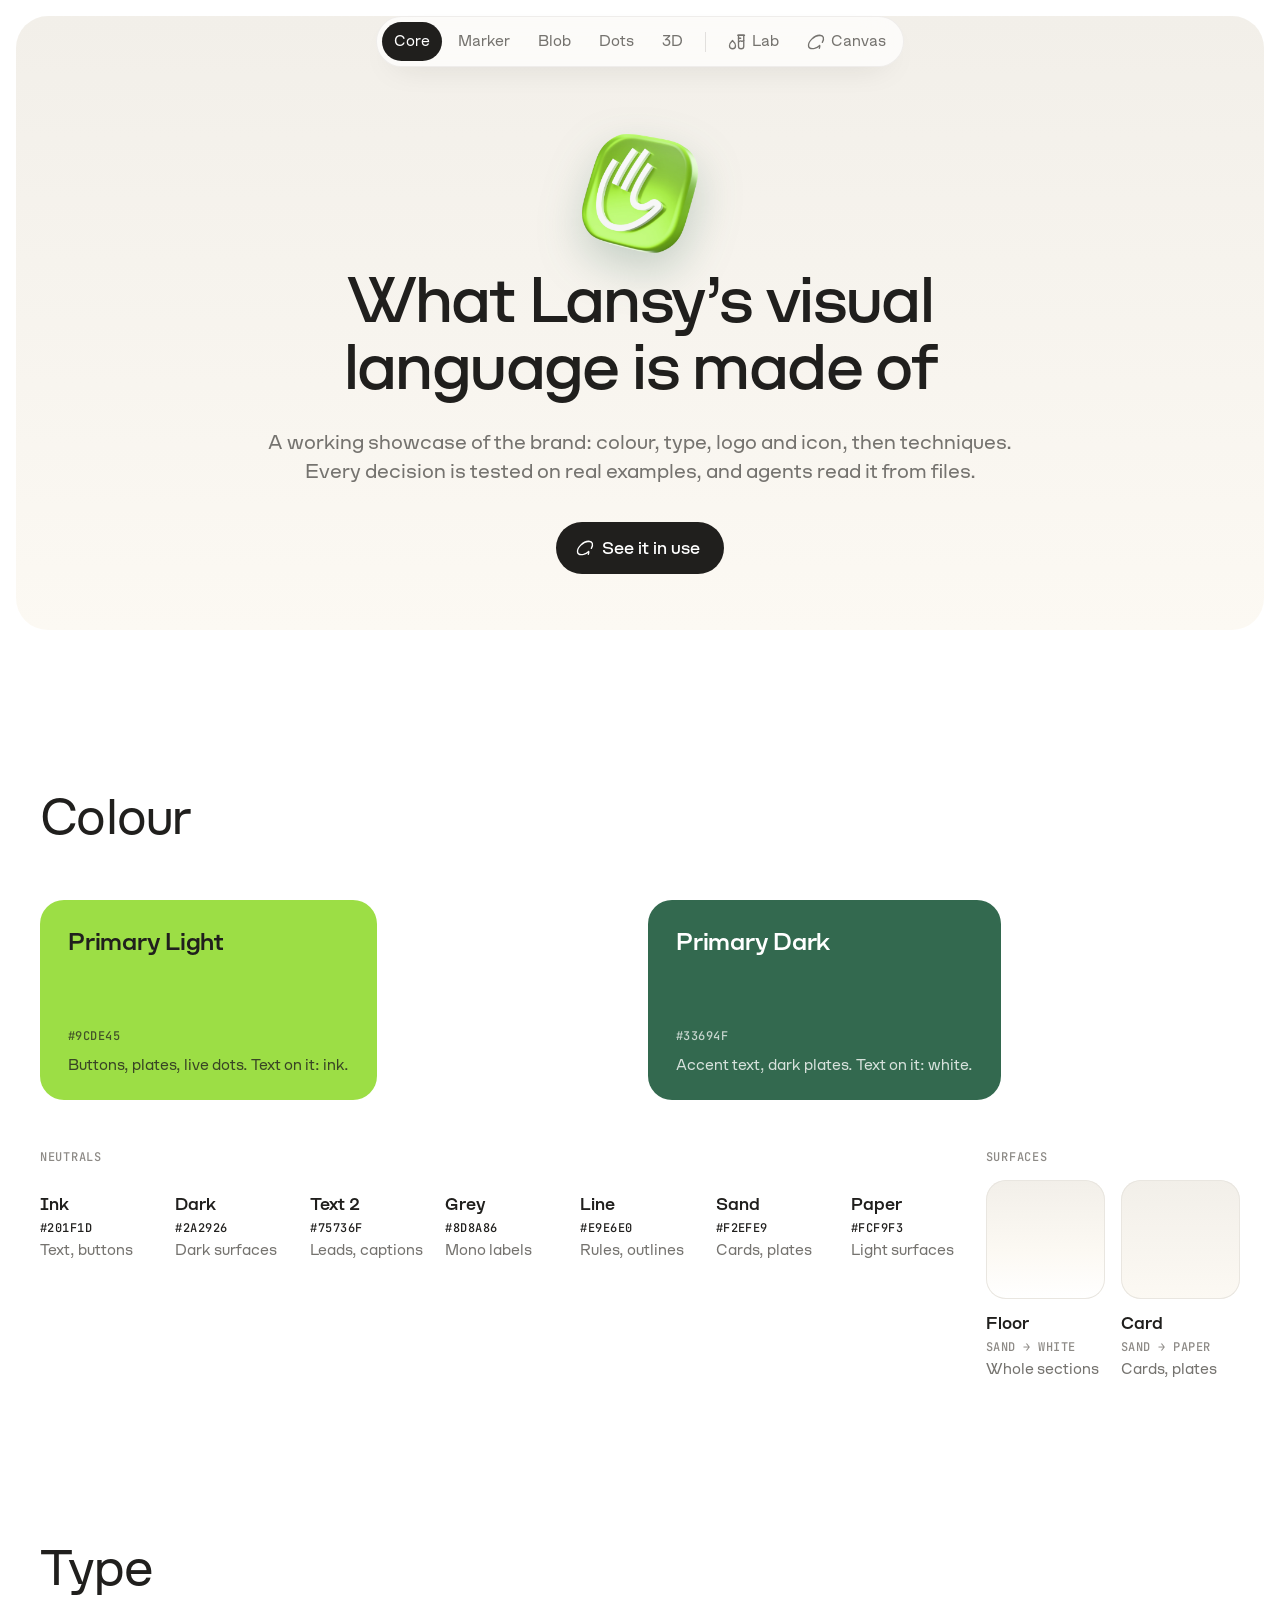
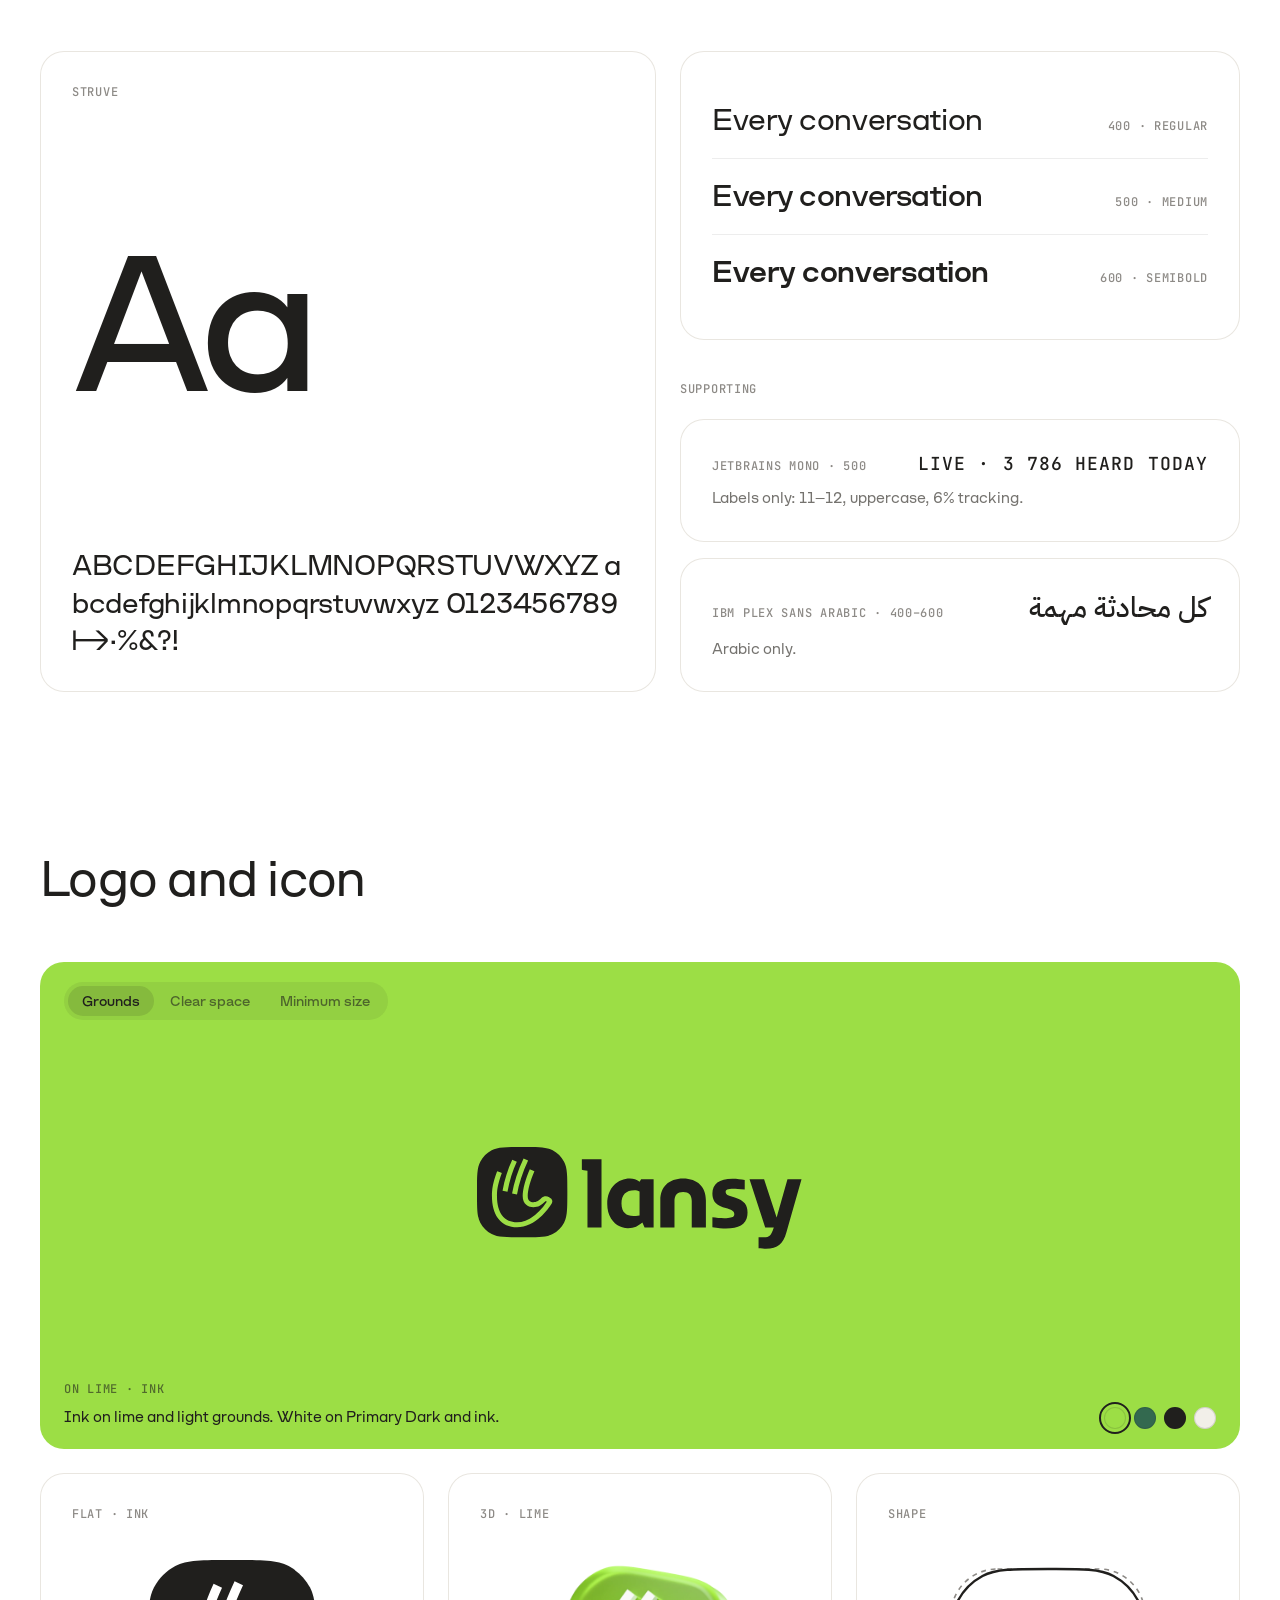
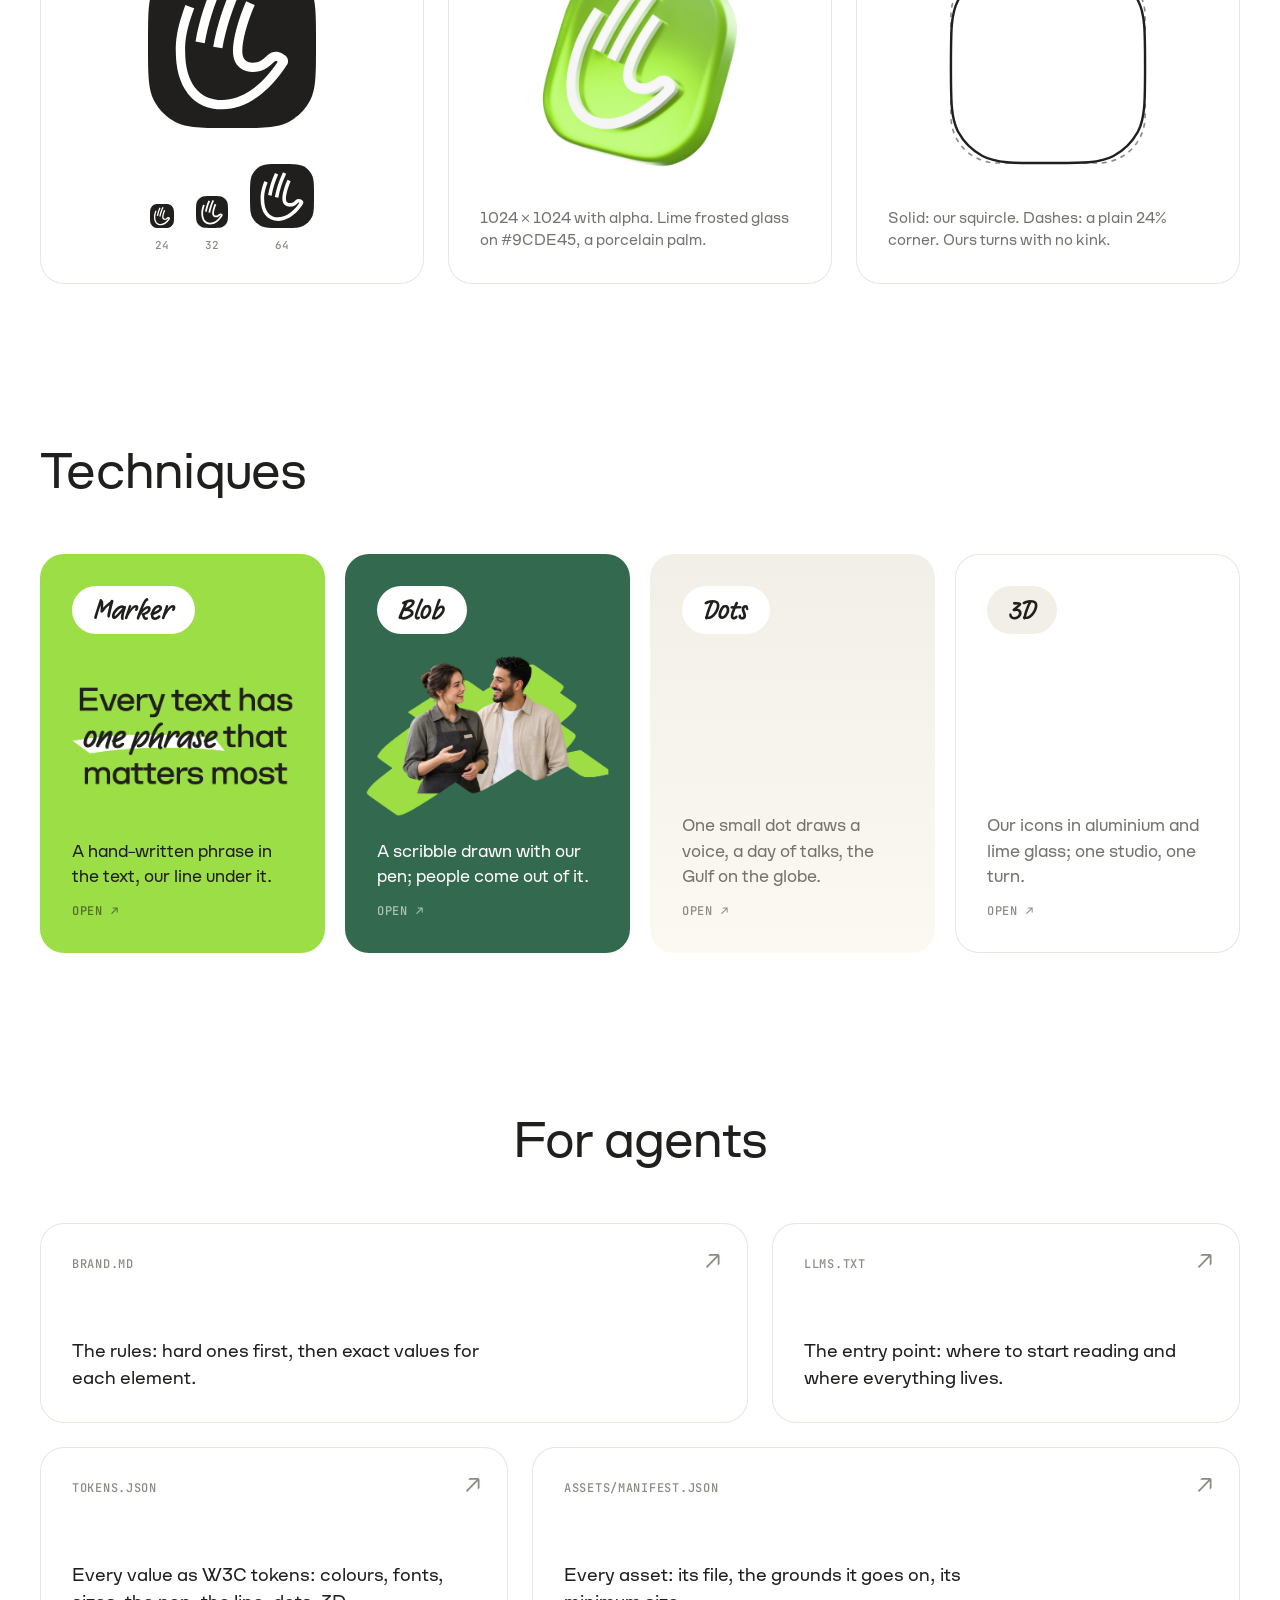
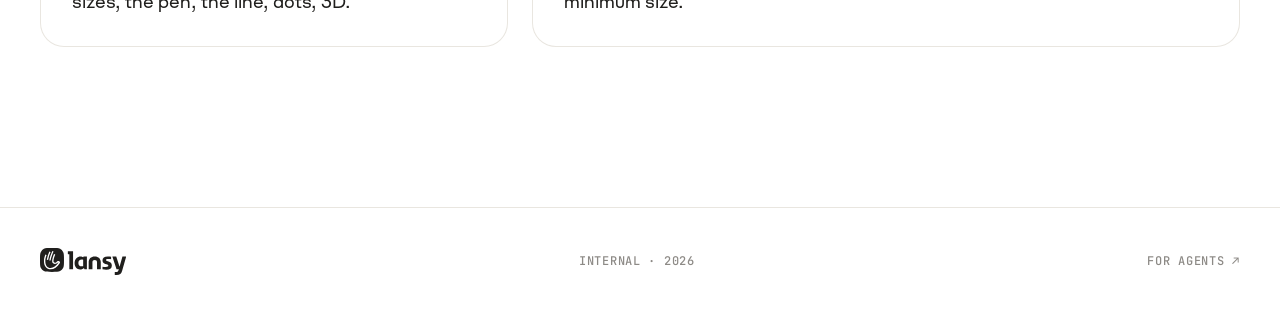
==== web/index.html @ 5151964d "Lansy design tools: the guideline Colour, type, logo and icon, the four techniques (marker, blob, do" ====
<!doctype html>
<html lang="en">
<head>
<meta charset="utf-8">
<meta name="viewport" content="width=device-width,initial-scale=1">
<title>Lansy · Design tools</title>
<link rel="icon" href="assets/icon/lansy-icon-ink.svg" type="image/svg+xml">
<link rel="alternate" type="text/markdown" href="brand.md" title="Lansy brand rules for agents">
<link href="https://fonts.googleapis.com/css2?family=JetBrains+Mono:wght@500&family=IBM+Plex+Sans+Arabic:wght@400;500;600&display=swap" rel="stylesheet">
<style>
@font-face{font-family:Struve;src:url(fonts/Struve-Regular.woff2) format('woff2');font-weight:400;font-display:swap}
@font-face{font-family:Struve;src:url(fonts/Struve-Medium.woff2) format('woff2');font-weight:500;font-display:swap}
@font-face{font-family:Struve;src:url(fonts/Struve-Semibold.woff2) format('woff2');font-weight:600;font-display:swap}
@font-face{font-family:Supermarker;src:url(fonts/Supermarker-MediumItalic.woff2) format('woff2');font-weight:500;font-style:italic;font-display:swap}

/* the same tokens as the landing (lansy-site/web/index.html) */
:root{--ink:#201F1D;--dark:#2A2926;--text2:#75736F;--grey:#8D8A86;--line:#E9E6E0;--sand:#F2EFE9;--paper:#FCF9F3;--bg:#fff;
  --lime:#9CDE45;--green:#33694F;
  --n-floor:linear-gradient(180deg,#F2EFE9 0%,#FCF9F3 60%,#FFFFFF 100%);--n-card:linear-gradient(180deg,#F2EFE9 0%,#FCF9F3 100%);
  --floor:160px;--pad:40px}
*{box-sizing:border-box;margin:0}
*,::before,::after{font-feature-settings:'ss10'}
html{scroll-behavior:smooth;scroll-padding-top:96px}
body{background:var(--bg);color:var(--ink);font-family:Struve,system-ui,sans-serif;font-size:17px;line-height:1.5;-webkit-font-smoothing:antialiased}
a{color:inherit}
.wrap{max-width:1320px;margin:0 auto;padding:0 var(--pad)}
.lbl{font:500 12px/1.6 "JetBrains Mono",monospace;letter-spacing:.06em;text-transform:uppercase;color:var(--grey)}
h1{font-size:clamp(48px,5vw,72px);line-height:1.04;font-weight:500;letter-spacing:-.025em}
h2{font-size:clamp(40px,3.9vw,56px);line-height:1.08;font-weight:400;letter-spacing:-.015em}
h3{font-size:24px;line-height:1.25;font-weight:600;letter-spacing:-.01em}
.lead{max-width:680px;font-size:18px;line-height:1.5;color:var(--text2)}   /* the hero only: section heads are a label and a heading */
.hero .lead{margin-top:28px}
.note{font-size:15px;line-height:1.45;color:var(--text2)}


/* hero: built like the inner pages' heroes (page.css): a Card plate, the breadcrumb on top, the headline at the shared hero size
   and depth below the breadcrumb */
.hero{padding:16px 0 0}
.plate{margin:0 16px;border-radius:32px;background:var(--n-card);padding:112px 0 56px;text-align:center}   /* page-wide, 16px from the edges; the text inside stays on the layout */
.sr{position:absolute;width:1px;height:1px;overflow:hidden;clip:rect(0 0 0 0);white-space:nowrap}
.hero h1{max-width:11em;margin:0 auto}
.hero .lead{margin:28px auto 0;max-width:760px;font-size:20px;line-height:1.45}
.plan{display:flex;flex-wrap:wrap;justify-content:center;gap:8px;margin-top:40px}
.plan a,.plan span{display:inline-flex;align-items:center;gap:8px;height:36px;padding:0 14px;border-radius:999px;background:#fff;font-size:15px;color:var(--ink);text-decoration:none;box-shadow:0 1px 2px rgba(32,31,29,.06);transition:box-shadow .15s}
.plan a:hover{box-shadow:0 1px 2px rgba(32,31,29,.06),inset 0 0 0 1px var(--line)}
.plan i{width:7px;height:7px;border-radius:50%;background:var(--lime)}
.plan span.soon{background:transparent;color:var(--grey);box-shadow:inset 0 0 0 1px var(--line)}.plan .soon i{background:var(--line)}

section.floor{padding-top:var(--floor)}
.hd{margin-bottom:56px}
.hd h2{margin-top:0}
.grp{margin-top:64px}
.grp>.lbl{margin-bottom:20px}

/* colour */
.sw{position:relative;display:flex;flex-direction:column;justify-content:flex-start;border:0;padding:0;background:none;text-align:left;font:inherit;color:inherit;cursor:pointer}   /* flex: a button centres its content vertically otherwise */
.chip{border-radius:24px;display:flex;flex-direction:column;justify-content:space-between;padding:28px;transition:transform .2s cubic-bezier(.2,.8,.2,1)}
.sw:hover .chip{transform:translateY(-2px)}
.sw:focus-visible{outline:2px solid var(--ink);outline-offset:4px;border-radius:26px}
.duo{display:grid;grid-template-columns:1fr 1fr;gap:16px}
.duo .chip{min-height:200px;padding:24px 28px}
.duo .meta{margin-top:0;color:inherit;opacity:.72}.duo .meta b{color:inherit}.duo .use{color:inherit;opacity:.8}
.chip .nm{font-size:24px;font-weight:600;letter-spacing:-.01em}
.meta{display:flex;flex-wrap:wrap;gap:6px 18px;margin-top:14px;font:500 12px/1.6 "JetBrains Mono",monospace;letter-spacing:.04em;text-transform:uppercase;color:var(--grey)}
.meta b{font-weight:500;color:var(--ink)}
.use{margin-top:8px;font-size:15px;line-height:1.45;color:var(--text2)}
.pal{display:grid;grid-template-columns:repeat(9,1fr);gap:12px 16px;margin-top:48px}   /* seven neutrals, then the two surfaces made of them */
.pal>.lbl.n{grid-column:span 7}.pal>.lbl.s{grid-column:span 2}
.pal .chip{aspect-ratio:1;padding:0;border-radius:20px}.pal .chip.edge{box-shadow:inset 0 0 0 1px var(--line)}
.pal .nm{font-size:17px;font-weight:600;margin-top:12px}.pal .meta{margin-top:2px}.pal .use{margin-top:2px}

/* type */
.spec{display:grid;grid-template-columns:1.1fr 1fr;gap:24px}
.card{border-radius:24px;background:#fff;box-shadow:inset 0 0 0 1px var(--line);padding:32px}   /* cards are outlined; fills are for plates */
.big{font-size:clamp(120px,15vw,220px);line-height:.9;font-weight:500;letter-spacing:-.04em}
.glyphs{font-size:28px;line-height:1.35;letter-spacing:-.01em;word-break:break-all}
.weights{display:flex;flex-direction:column;gap:2px}
.weights div{display:flex;align-items:baseline;justify-content:space-between;gap:16px;padding:14px 0;border-top:1px solid rgba(32,31,29,.08)}
.weights div:first-child{border-top:0}
.weights span:first-child{font-size:30px;letter-spacing:-.015em}
.spec .col{display:flex;flex-direction:column;gap:16px}
.sup-l{margin:24px 0 4px}
.sup{display:grid;grid-template-columns:1fr auto;align-items:baseline;gap:12px 24px}
.sup .note{grid-column:1/-1}
.aa-c{display:flex;flex-direction:column;justify-content:space-between;gap:32px}
.mono-s{font:500 18px/1.4 "JetBrains Mono",monospace;letter-spacing:.06em;text-transform:uppercase}
.ar-s{font:500 28px/1.3 "IBM Plex Sans Arabic",sans-serif;direction:rtl}

/* logo */
.lplate{--h:clamp(64px,8vw,112px);position:relative;border-radius:24px;padding:20px 24px;min-height:clamp(420px,38vw,520px);display:grid;grid-template-rows:auto 1fr auto;gap:16px;transition:background .3s,color .3s}
.lplate.w{--bg:var(--paper);background:var(--n-card);color:var(--ink)}.lplate.l{--bg:var(--lime);background:var(--lime);color:var(--ink)}.lplate.g{--bg:var(--green);background:var(--green);color:#fff}.lplate.k{--bg:var(--ink);background:var(--ink);color:#fff}
.lplate svg path{transition:fill .3s}
.seg{justify-self:start;display:flex;gap:2px;padding:4px;border-radius:999px;background:color-mix(in srgb,currentColor 7%,transparent)}
.seg button{border:0;background:none;color:inherit;font:500 14px/1 Struve,sans-serif;padding:8px 14px;border-radius:999px;opacity:.6;cursor:pointer;white-space:nowrap}
.seg button:hover{opacity:.9}.seg button[aria-selected=true]{opacity:1;background:color-mix(in srgb,currentColor 12%,transparent)}
.lstage{display:grid;place-items:center}
.zone{position:relative;padding:calc(var(--h) * .441)}   /* half the mark: 60 of the logo's 136 units */
.zone svg{display:block;height:var(--h);width:auto}
.lplate[data-v=clear] .zone svg{background:var(--bg)}
.lplate[data-v=clear] .zone{outline:1px dashed color-mix(in srgb,currentColor 50%,transparent);background:repeating-linear-gradient(45deg,color-mix(in srgb,currentColor 9%,transparent) 0 6px,transparent 6px 12px)}
.lplate[data-v=clear] .zone::after{content:"x";position:absolute;top:calc(var(--h) * .22);left:50%;transform:translate(-50%,-50%);font:500 12px "JetBrains Mono",monospace}
.lmin{display:none;align-items:flex-start;gap:48px}.lmin div{display:flex;flex-direction:column;align-items:flex-start;gap:10px}.lmin .lbl{color:inherit;opacity:.6}
.lplate[data-v=min] .zone{display:none}.lplate[data-v=min] .lmin{display:flex}
.lfoot{display:flex;align-items:flex-end;justify-content:space-between;gap:24px}
.lfoot .lbl{color:inherit;opacity:.6}.lnote{margin-top:6px;font-size:15px;line-height:1.45;max-width:64ch}
.gsw{display:flex;gap:8px;flex:none}
.gsw button{color:inherit;width:22px;height:22px;border-radius:50%;border:0;padding:0;cursor:pointer;box-shadow:inset 0 0 0 1px rgba(32,31,29,.14);outline-offset:3px}
.gsw button[aria-checked=true]{outline:2px solid currentColor}

/* icon */
.igrid{display:grid;grid-template-columns:repeat(3,1fr);gap:24px;margin-top:24px}
.igrid .card{display:flex;flex-direction:column;gap:20px}
.igrid .stage{flex:1;min-height:200px;display:grid;place-items:center}
.ico-flat{width:168px;height:168px;display:block}
.ico-3d{width:220px;height:220px;display:block}
.sizes{display:flex;align-items:flex-end;justify-content:center;gap:22px}
.sizes figure{display:flex;flex-direction:column;align-items:center;gap:10px}
.sizes img{display:block}
.sizes figcaption{font:500 11px "JetBrains Mono",monospace;color:var(--grey)}
.geo{width:220px;height:220px;display:block}

/* techniques: the landing's industry cards, 5:7 — a row of four on desktop, a swipe and snap on the phone */
.track{--bleed:max(var(--pad),calc((100vw - 1320px) / 2 + var(--pad)));display:flex;gap:20px;overflow-x:auto;overflow-y:hidden;overscroll-behavior-x:contain;scroll-snap-type:x mandatory;scrollbar-width:none;
  margin:-8px calc(-1 * var(--bleed));padding:8px var(--bleed);scroll-padding:0 var(--bleed)}   /* 8px of room so a lifted card is not clipped */
.track::-webkit-scrollbar{display:none}
@media (min-width:901px){.track{display:grid;grid-template-columns:repeat(4,minmax(0,1fr));margin:-8px 0;padding:8px 0;overflow:visible}.track .tq{width:auto;min-width:0}}   /* a row of four on desktop; a swipe on the phone */
.tq{position:relative;flex:none;width:calc((100vw - var(--bleed)) / 3.2 - 20px);min-width:300px;aspect-ratio:5/7;border-radius:24px;background:#fff;box-shadow:inset 0 0 0 1px var(--line);overflow:hidden;scroll-snap-align:start;
  display:flex;flex-direction:column;padding:32px;color:var(--ink);text-decoration:none;transition:transform .35s cubic-bezier(.2,.8,.2,1)}
.tq:hover{transform:translateY(-4px)}
.tq .badge{align-self:flex-start;display:inline-flex;align-items:center;height:48px;padding:0 22px;border-radius:999px;background:var(--sand);font:500 italic 27px/1 Supermarker,Struve,sans-serif;letter-spacing:-.01em}

.tq .vis{flex:1;min-height:0;position:relative;display:grid;place-items:center;margin:16px -32px;overflow:hidden}
.tq p{font-size:17px;line-height:1.5;color:var(--text2);max-width:320px}
.tq .soon{margin-top:12px}
.tq.lime{background:var(--lime);box-shadow:none}.tq.lime .badge{background:#fff}.tq.lime p,.tq.lime .lbl{color:var(--ink)}.tq.lime .lbl{opacity:.6}   /* on Lime: the line turns white, secondary text keeps the ink */
.tq.surf{background:var(--n-card);box-shadow:none}.tq.surf .badge{background:#fff}   /* the dots live on the Card surface */
.tq.dark{background:var(--green);box-shadow:none;color:#fff}.tq.dark .badge{background:#fff;color:var(--ink)}.tq.dark p,.tq.dark .lbl{color:#fff}.tq.dark .lbl{opacity:.6}
/* previews drawn by the lab (scripts/export-examples.sh); the marker's in two layers, text over its line */
.tq .v-ly{position:relative;display:block;width:78%}.tq .v-ly img{display:block;width:100%;height:auto}.tq .v-ly .ly-line{position:absolute;inset:0}
.tq .v-bl{display:block;width:86%;height:auto}   /* the blob 10% bigger than the marker's text block */
.tq .v-mk img:not(.ly-line){position:relative}   /* the text over the line; the box keeps the text's height */

.v-mk{font:500 italic clamp(40px,4.4vw,60px)/1.05 Supermarker,sans-serif;text-align:center;letter-spacing:-.01em}
.v-mk mark{color:inherit;background:linear-gradient(transparent 52%,var(--lime) 52%,var(--lime) 92%,transparent 92%);padding:0 .08em}
.v-ln{width:62%;color:var(--ink)}.v-ln svg{display:block;width:100%;height:auto;overflow:visible}.v-ln path{stroke-width:5;vector-effect:non-scaling-stroke}   /* the landing's scribble, as a line */
.v-dt{position:absolute;inset:0;width:100%;height:100%;display:block}
.v-3d{width:62%;height:auto;display:block;animation:float 6s ease-in-out infinite alternate}.v-3d.spin{width:70%;aspect-ratio:1;animation:none}   /* the 3D card: the turning aluminium coffee icon */
@keyframes float{from{transform:translateY(-6px) rotate(-2deg)}to{transform:translateY(6px) rotate(2deg)}}
@media (prefers-reduced-motion:reduce){.v-3d{animation:none}}

/* for agents: the landing's privacy bento grid — wide + narrow, then narrow + wide — with text only */
.hd.center{text-align:center}
.bento{display:grid;gap:24px}
.brow{display:grid;gap:24px;grid-template-columns:708fr 468fr}.brow.r2{grid-template-columns:468fr 708fr}
.bc{position:relative;border-radius:24px;background:#fff;box-shadow:inset 0 0 0 1px var(--line);overflow:hidden;display:flex;flex-direction:column;color:var(--ink);text-decoration:none;transition:transform .35s cubic-bezier(.2,.8,.2,1)}
.bc:hover{transform:translateY(-4px)}
.bc .tx{padding:32px 32px 24px}
.bc .tx .lbl{color:var(--grey)}
.bc p{font-size:18px;line-height:1.45;color:var(--ink);max-width:420px}
.bc .go{position:absolute;right:28px;top:28px;font-size:20px;line-height:1;color:var(--grey);transition:color .2s,transform .2s}
.bc:hover .go{color:var(--ink);transform:translate(2px,-2px)}
/* text only: no pictures in these cards */
.bc{height:auto;min-height:200px}
.bc .tx{flex:1;display:flex;flex-direction:column;justify-content:space-between;gap:32px;padding-bottom:32px}   /* the file on top, what it holds at the bottom */

footer{margin-top:var(--floor);padding:40px 0 48px;border-top:1px solid var(--line)}
footer .wrap{display:flex;justify-content:space-between;align-items:center;gap:16px}
footer svg{height:27.2px;width:auto;color:var(--ink);display:block}

.toast{position:fixed;left:50%;bottom:28px;transform:translate(-50%,20px);opacity:0;pointer-events:none;padding:12px 18px;border-radius:999px;background:var(--ink);color:#fff;font-size:15px;transition:opacity .2s,transform .3s cubic-bezier(.2,.8,.2,1);z-index:20}
.toast.on{opacity:1;transform:translate(-50%,0)}

@media (max-width:900px){
  :root{--floor:96px;--pad:16px}
  html{scroll-padding-top:72px}
  h1{font-size:40px}h2{font-size:34px;font-weight:600;line-height:1.15}
  .hero{padding:8px 0 0}.plate{margin:0 8px;padding:96px 0 32px;border-radius:24px}
  .spec{grid-template-columns:1fr}
  .duo{grid-template-columns:1fr}.pal{grid-template-columns:repeat(3,1fr);gap:12px}.pal .use{display:none}.pal>.lbl.n,.pal>.lbl.s{grid-column:1/-1}.pal>.n{order:1}.pal>.lbl.s{order:2;margin-top:16px}.pal>.s{order:3}
  .hd{margin-bottom:32px}
  .igrid{grid-template-columns:1fr}
  .tq{padding:24px}.tq .vis{margin:12px -24px}.tq .badge{height:40px;padding:0 18px;font-size:23px}
  .brow,.brow.r2{grid-template-columns:1fr;gap:20px}.bento{gap:20px}.bc{min-height:180px}.bc .tx{padding:24px}.bc .go{right:24px;top:24px}  .card{padding:24px}.chip{padding:20px}
  .lplate{--h:48px;min-height:400px}.gsw button{width:28px;height:28px}.lfoot{flex-direction:column;align-items:flex-start}.seg button{padding:8px 10px}
}

/* the flip: a switch in the bar turns the page over to the canvas (labs/canvas.html) and back — the guide's face turns edge-on,
   then the canvas turns in from the other side, about the screen's centre */
.hero .hico{display:block;width:128px;height:auto;margin:0 auto 8px;filter:drop-shadow(0 18px 22px rgba(51,105,79,.25))}   /* the updated Lansy icon over the headline */
.hero a.inuse{display:inline-flex;align-items:center;gap:8px;height:52px;margin-top:36px;padding:0 24px 0 20px;border-radius:999px;background:var(--ink);color:#fff;text-decoration:none;font:500 17px/1 Struve,sans-serif}.hero a.inuse svg{flex:none}.hero a.inuse:hover{background:#000}
.front{backface-visibility:hidden}
.back{position:fixed;inset:0;z-index:5;background:#fff;visibility:hidden;backface-visibility:hidden}.back iframe{display:block;width:100%;height:100%;border:0}
html.canvas-on,html.canvas-on body{overflow:hidden}
html.canvas-on .tb a.on{background:none;color:var(--text2)}   /* on the canvas only Canvas is chosen */
</style>
</head>
<body>
<script src="nav.js"></script>

<div class="front" id="front">

<header class="hero"><div class="plate">
  <div class="wrap">
    <img class="hico" src="labs/3d/renders/lansy-icon-new.webp?v=2" alt="The Lansy icon in lime frosted glass">
    <h1>What Lansy’s visual language is made of</h1>
    <p class="lead">A working showcase of the brand: colour, type, logo and icon, then techniques. Every decision is tested on real examples, and agents read it from files.</p>
    <a class="lab inuse" href="?view=canvas"><svg viewBox="0 0 24 24" width="18" height="18" fill="none" stroke="currentColor" stroke-width="1.8" stroke-linecap="round" stroke-linejoin="round" aria-hidden="true"><path d="M20.4371 12.5061C23.4219 7.00258 22.0614 3.26685 16.9548 3C13.2433 3.07086 9.41471 5.07063 6.35871 8.16433C3.79408 10.7606 1.26891 14.479 2.1959 18.018C2.40059 18.7994 2.79969 19.3318 3.43015 19.8328C5.12441 21.1791 6.7874 21.2976 9.99031 20.5113C13.2339 19.5257 15.2448 18.0408 16.9404 16.5217M16.9404 16.5217C16.9421 16.5201 16.9439 16.5185 16.9457 16.5169C16.9489 16.5141 16.9468 16.5087 16.9425 16.5087C16.9393 16.5087 16.937 16.512 16.9381 16.515C16.9389 16.5173 16.9396 16.5195 16.9404 16.5217ZM16.9404 16.5217C17.3108 17.6169 17.0762 18.5944 16.4385 20.5113"/></svg>See it in use</a>
  </div>
</div></header>

<main>
<!-- colour -->
<section class="floor" id="colour"><div class="wrap">
  <div class="hd"><div><h2>Colour</h2></div></div>

  <div class="duo">
    <button class="sw" data-hex="#9CDE45" data-name="Primary Light"><div class="chip" style="background:#9CDE45"><span class="nm">Primary Light</span><div><div class="meta"></div><p class="use">Buttons, plates, live dots. Text on it: ink.</p></div></div></button>
    <button class="sw" data-hex="#33694F" data-name="Primary Dark"><div class="chip" style="background:#33694F;color:#fff"><span class="nm">Primary Dark</span><div><div class="meta"></div><p class="use">Accent text, dark plates. Text on it: white.</p></div></div></button>
  </div>

  <div class="pal">
    <div class="lbl n">Neutrals</div><div class="lbl s">Surfaces</div>
    <button class="sw n" data-hex="#201F1D" data-name="Ink"><div class="chip" style="background:#201F1D"></div><div class="nm">Ink</div><div class="meta"></div><p class="use">Text, buttons</p></button>
    <button class="sw n" data-hex="#2A2926" data-name="Dark"><div class="chip" style="background:#2A2926"></div><div class="nm">Dark</div><div class="meta"></div><p class="use">Dark surfaces</p></button>
    <button class="sw n" data-hex="#75736F" data-name="Text 2"><div class="chip" style="background:#75736F"></div><div class="nm">Text 2</div><div class="meta"></div><p class="use">Leads, captions</p></button>
    <button class="sw n" data-hex="#8D8A86" data-name="Grey"><div class="chip" style="background:#8D8A86"></div><div class="nm">Grey</div><div class="meta"></div><p class="use">Mono labels</p></button>
    <button class="sw n" data-hex="#E9E6E0" data-name="Line"><div class="chip" style="background:#E9E6E0"></div><div class="nm">Line</div><div class="meta"></div><p class="use">Rules, outlines</p></button>
    <button class="sw n" data-hex="#F2EFE9" data-name="Sand"><div class="chip" style="background:#F2EFE9"></div><div class="nm">Sand</div><div class="meta"></div><p class="use">Cards, plates</p></button>
    <button class="sw n" data-hex="#FCF9F3" data-name="Paper"><div class="chip edge" style="background:#FCF9F3"></div><div class="nm">Paper</div><div class="meta"></div><p class="use">Light surfaces</p></button>
    <div class="sf s"><div class="chip edge" style="background:var(--n-floor)"></div><div class="nm">Floor</div><div class="meta"><span>Sand → white</span></div><p class="use">Whole sections</p></div>
    <div class="sf s"><div class="chip edge" style="background:var(--n-card)"></div><div class="nm">Card</div><div class="meta"><span>Sand → paper</span></div><p class="use">Cards, plates</p></div>
  </div>
</div></section>

<!-- type -->
<section class="floor" id="type"><div class="wrap">
  <div class="hd"><div><h2>Type</h2></div></div>

  <div class="spec">
    <div class="card aa-c"><div class="lbl">Struve</div><div class="big">Aa</div>
      <div class="glyphs">ABCDEFGHIJKLMNOPQRSTUVWXYZ abcdefghijklmnopqrstuvwxyz 0123456789 →·%&amp;?!</div></div>
    <div class="col">
      <div class="card weights">
        <div><span style="font-weight:400">Every conversation</span><span class="lbl">400 · Regular</span></div>
        <div><span style="font-weight:500">Every conversation</span><span class="lbl">500 · Medium</span></div>
        <div><span style="font-weight:600">Every conversation</span><span class="lbl">600 · Semibold</span></div>
      </div>
      <div class="lbl sup-l">Supporting</div>
      <div class="card sup"><div class="lbl">JetBrains Mono · 500</div><div class="mono-s">Live · 3 786 heard today</div><p class="note">Labels only: 11–12, uppercase, 6% tracking.</p></div>
      <div class="card sup"><div class="lbl">IBM Plex Sans Arabic · 400–600</div><div class="ar-s">كل محادثة مهمة</div><p class="note">Arabic only.</p></div>
    </div>
  </div>
</div></section>

<!-- logo and icon -->
<section class="floor" id="logo"><div class="wrap">
  <div class="hd"><div><h2>Logo and icon</h2></div></div>
  <div class="lplate l" id="ltile" data-v="grounds">
    <div class="seg" role="tablist" aria-label="View">
      <button role="tab" aria-selected="true" data-v="grounds">Grounds</button>
      <button role="tab" aria-selected="false" data-v="clear">Clear space</button>
      <button role="tab" aria-selected="false" data-v="min">Minimum size</button>
    </div>
    <div class="lstage">
      <div class="zone"><svg data-logo="full" viewBox="0 0 432 136"></svg></div>
      <div class="lmin">
        <div><svg data-logo="full" viewBox="0 0 432 136" style="height:27.2px;width:auto"></svg><span class="lbl">Logo · 27 px</span></div>
        <div><svg data-logo="mark" viewBox="0 0 120 120" style="height:24px;width:24px;margin-bottom:3.2px"></svg><span class="lbl">Mark · 24 px</span></div>
      </div>
    </div>
    <div class="lfoot">
      <div><span class="lbl" id="lcap">On lime · ink</span><p class="lnote" id="lnote">Ink on lime and light grounds. White on Primary Dark and ink.</p></div>
      <div class="gsw" role="radiogroup" aria-label="Ground">
        <button role="radio" aria-checked="true" data-g="l" data-cap="On lime · ink" aria-label="Lime" style="background:#9CDE45"></button>
        <button role="radio" aria-checked="false" data-g="g" data-cap="On Primary Dark · white" aria-label="Primary Dark" style="background:#33694F"></button>
        <button role="radio" aria-checked="false" data-g="k" data-cap="On ink · white" aria-label="Ink" style="background:#201F1D"></button>
        <button role="radio" aria-checked="false" data-g="w" data-cap="On light · ink" aria-label="Light" style="background:#F2EFE9"></button>
      </div>
    </div>
  </div>
  <div class="igrid" id="icon">
    <div class="card"><div class="lbl">Flat · ink</div><div class="stage"><img class="ico-flat" src="assets/icon/lansy-icon-ink.svg" alt="Lansy icon"></div>
      <div class="sizes"><figure><img src="assets/icon/lansy-icon-ink.svg" width="24" height="24" alt=""><figcaption>24</figcaption></figure><figure><img src="assets/icon/lansy-icon-ink.svg" width="32" height="32" alt=""><figcaption>32</figcaption></figure><figure><img src="assets/icon/lansy-icon-ink.svg" width="64" height="64" alt=""><figcaption>64</figcaption></figure></div></div>
    <div class="card"><div class="lbl">3D · lime</div><div class="stage"><img class="ico-3d" src="assets/icon/lansy-icon-3d.webp?v=2" alt="Lansy 3D icon"></div>
      <p class="note">1024 × 1024 with alpha. Lime frosted glass on #9CDE45, a porcelain palm.</p></div>
    <div class="card"><div class="lbl">Shape</div><div class="stage"><svg class="geo" id="geo" viewBox="-8 -8 136 136" aria-label="Squircle against a rounded square"></svg></div>
      <p class="note">Solid: our squircle. Dashes: a plain 24% corner. Ours turns with no kink.</p></div>
  </div>
</div></section>

<!-- techniques -->
<section class="floor" id="techniques"><div class="wrap">
  <div class="hd"><h2>Techniques</h2></div>
  <div class="track" id="ttrack">
    <a class="tq lime" href="marker.html"><span class="badge">Marker</span>
      <div class="vis"><div class="v-ly v-mk" role="img" aria-label="Every text has one phrase that matters most, the phrase in the marker over our line"><img class="ly-line" src="assets/examples/marker-card-line.webp?v=2" alt=""><img src="assets/examples/marker-card-text.webp?v=2" alt=""></div></div>
      <p>A hand-written phrase in the text, our line under it.</p><span class="lbl soon">Open ↗</span></a>
    <a class="tq dark" href="blob.html"><span class="badge">Blob</span>
      <div class="vis"><img class="v-pv v-bl" src="assets/examples/blob-card.webp?v=4" alt="Two people coming out of a blob drawn by our pen"></div>
      <p>A scribble drawn with our pen; people come out of it.</p><span class="lbl soon">Open ↗</span></a>
    <a class="tq surf" href="dots.html"><span class="badge">Dots</span>
      <div class="vis"><canvas class="v-dt" id="dots" aria-label="A voice line in dots, on an arc"></canvas></div>
      <p>One small dot draws a voice, a day of talks, the Gulf on the globe.</p><span class="lbl soon">Open ↗</span></a>
    <a class="tq" href="3d.html"><span class="badge">3D</span>
      <div class="vis"><video class="v-3d spin" autoplay muted loop playsinline preload="auto" poster="https://pub-f554743e343b4157afc5fa154f4ba787.r2.dev/brand/v1/icon-spin-poster.webp" aria-label="The coffee icon in brushed aluminium, turning"></video></div>
      <p>Our icons in aluminium and lime glass; one studio, one turn.</p><span class="lbl soon">Open ↗</span></a>
  </div>
</div></section>

<!-- for agents -->
<section class="floor" id="agents"><div class="wrap">
  <div class="hd center"><h2>For agents</h2></div>
  <div class="bento">
    <div class="brow">
      <a class="bc" href="brand.md"><div class="tx"><span class="lbl">brand.md</span><p>The rules: hard ones first, then exact values for each element.</p></div><span class="go">↗</span></a>
      <a class="bc" href="llms.txt"><div class="tx"><span class="lbl">llms.txt</span><p>The entry point: where to start reading and where everything lives.</p></div><span class="go">↗</span></a>
    </div>
    <div class="brow r2">
      <a class="bc" href="tokens.json"><div class="tx"><span class="lbl">tokens.json</span><p>Every value as W3C tokens: colours, fonts, sizes, the pen, the line, dots, 3D.</p></div><span class="go">↗</span></a>
      <a class="bc" href="assets/manifest.json"><div class="tx"><span class="lbl">assets/manifest.json</span><p>Every asset: its file, the grounds it goes on, its minimum size.</p></div><span class="go">↗</span></a>
    </div>
  </div>
</div></section>
</main>

<footer><div class="wrap"><svg data-logo="full" viewBox="0 0 432 136"></svg><span class="lbl">Internal · 2026</span><a class="lbl" href="#agents" style="text-decoration:none">For agents ↗</a></div></footer>
</div>
<div class="back" id="back" aria-hidden="true"><iframe title="The whole style on one canvas" loading="lazy"></iframe></div>
<div class="toast" id="toast" role="status"></div>

<script>
(async()=>{
  // the logo paths, one source for every logo on the page
  const P=await fetch('assets/logo/paths.json').then(r=>r.json());
  const g=ds=>'<g fill="currentColor">'+ds.map(d=>`<path d="${d}"/>`).join('')+'</g>';
  document.querySelectorAll('[data-logo]').forEach(s=>{s.innerHTML=g(s.dataset.logo==='mark'?P.mark:[...P.mark,...P.word]);});
  // the icon's squircle against a plain rounded square (radius 24% of the side), both 120 wide
  const geo=document.getElementById('geo');
  geo.innerHTML=`<rect x="0" y="0" width="120" height="120" rx="28.8" fill="none" stroke="#8D8A86" stroke-width="1" stroke-dasharray="3 3"/>
    <path d="${P.mark[0].split(/[Zz]/)[0]}Z" fill="none" stroke="#201F1D" stroke-width="1.5"/>`;
})();

// logo: one plate, the ground switches inside it
(()=>{const t=document.getElementById('ltile'), c=document.getElementById('lcap'), n=document.getElementById('lnote'),
  gs=[...t.querySelectorAll('.gsw button')], vs=[...t.querySelectorAll('.seg button')],
  NOTE={grounds:'Ink on lime and light grounds. White on Primary Dark and ink.',
        clear:'x = half the mark’s height, kept clear on every side (proposal). No text or edges inside it.',
        min:'The mark is at least 24 px, alone or inside the logo. Smaller, and the fingers merge.'};
  gs.forEach(b=>b.onclick=()=>{t.classList.remove('w','l','g','k'); t.classList.add(b.dataset.g); c.textContent=b.dataset.cap; gs.forEach(x=>x.setAttribute('aria-checked',x===b));});
  vs.forEach(b=>b.onclick=()=>{t.dataset.v=b.dataset.v; n.textContent=NOTE[b.dataset.v]; vs.forEach(x=>x.setAttribute('aria-selected',x===b));});})();

// colour: the HEX under each swatch; a click copies it
document.querySelectorAll('.sw').forEach(b=>{
  const h=b.dataset.hex;
  b.querySelector('.meta').innerHTML=`<span><b>${h}</b></span>`;
  b.setAttribute('aria-label',`${b.dataset.name} ${h}, copy`);
  b.addEventListener('click',()=>{navigator.clipboard?.writeText(h).then(()=>toast(`${h} copied`),()=>toast(h));});
});
let tt; const toast=t=>{const e=document.getElementById('toast'); e.textContent=t; e.classList.add('on'); clearTimeout(tt); tt=setTimeout(()=>e.classList.remove('on'),1400);};

// the dots card: the landing's voice line (privacy bento), one 2.4px dot about 7px apart, laid on an arc as if it ran around the planet
// seen from slightly above: columns at equal angles crowd toward the ends, and the ends drop and fade with depth
(()=>{const cv=document.getElementById('dots'), ctx=cv.getContext('2d'), RAD=Math.PI/180, G=7, S=110*RAD, TILT=.16; let W,H,Rx,n,rows,raf=0;
  function size(){const r=cv.getBoundingClientRect(), d=Math.min(2,devicePixelRatio||1); W=r.width; H=r.height; if(!W)return; cv.width=W*d; cv.height=H*d; ctx.setTransform(d,0,0,d,0,0);
    Rx=(W-64)/2/Math.sin(S/2); n=Math.floor(S/(G/Rx)); rows=Math.min(16,Math.floor((H-48)/G/2));}
  function draw(t){ctx.clearRect(0,0,W,H); ctx.fillStyle='#201F1D'; const cy=Math.round(H*.46);
    for(let c=0;c<=n;c++){const u=c/n, th=-S/2+u*S, z=Math.cos(th), x=W/2+Rx*Math.sin(th), base=cy+TILT*Rx*(1-z);
      // speech: phrases with short pauses, an overall swell toward the middle, and fast syllable flicker
      const phrase=Math.max(0,Math.sin(u*Math.PI*3.2+t/1700))**.7, swell=Math.sin(Math.PI*u)**.8;
      const syl=.35+.65*Math.abs(Math.sin(c*.83+t/240)*.6+Math.sin(c*.29-t/430)*.4), amp=phrase*swell*syl*rows;
      for(let r=-Math.floor(amp);r<=Math.floor(amp);r++){const vz=1-Math.abs(r)/(rows+1); ctx.globalAlpha=.12+.3*vz*(.35+.65*z); ctx.beginPath(); ctx.arc(x,base+r*G,2.4,0,7); ctx.fill();}
      if(amp<1){ctx.globalAlpha=.12*(.5+.5*z); ctx.beginPath(); ctx.arc(x,base,2.4,0,7); ctx.fill();}}
    ctx.globalAlpha=1; raf=requestAnimationFrame(draw);}
  size(); addEventListener('resize',size);
  if(matchMedia('(prefers-reduced-motion:reduce)').matches){draw(0);cancelAnimationFrame(raf);return;}
  new IntersectionObserver(es=>{if(es[0].isIntersecting){if(!raf){size();raf=requestAnimationFrame(draw);}}else{cancelAnimationFrame(raf);raf=0;}}).observe(cv);})();


// the flip between the guide and the canvas: phase one turns the guide edge-on about the screen's centre, phase two turns the
// canvas in from the other side; the guide keeps its scroll; ?view=canvas opens on the canvas
(()=>{const sw=document.querySelector('.flip'), front=document.getElementById('front'), back=document.getElementById('back'), fr=back.querySelector('iframe'), D=320, P='perspective(1800px) ';
  let on=false, busy=false, y=0;
  const turn=(el,a,b,ease)=>el.animate([{transform:P+`rotateY(${a}deg)`},{transform:P+`rotateY(${b}deg)`}],{duration:D,easing:ease,fill:'forwards'}).finished;
  async function set(v){if(busy||v===on)return; busy=true; on=v; sw.setAttribute('aria-pressed',v);
    if(v&&!fr.src)fr.src='labs/canvas.html';
    if(v){y=scrollY; front.style.transformOrigin=`50% ${y+innerHeight/2}px`;
      await turn(front,0,90,'cubic-bezier(.5,0,.9,.5)'); front.style.visibility='hidden'; document.documentElement.classList.add('canvas-on');
      back.style.visibility='visible'; back.setAttribute('aria-hidden','false'); await turn(back,-90,0,'cubic-bezier(.1,.5,.5,1)');}
    else{await turn(back,0,-90,'cubic-bezier(.5,0,.9,.5)'); back.style.visibility='hidden'; back.setAttribute('aria-hidden','true');
      document.documentElement.classList.remove('canvas-on'); scrollTo(0,y); front.style.transformOrigin=`50% ${y+innerHeight/2}px`; front.style.visibility='visible';
      await turn(front,90,0,'cubic-bezier(.1,.5,.5,1)');}
    const u=new URL(location); v?u.searchParams.set('view','canvas'):u.searchParams.delete('view'); history.replaceState(null,'',u); busy=false;}
  sw.addEventListener('click',()=>set(!on));
  document.querySelectorAll('a.inuse').forEach(a=>a.addEventListener('click',e=>{e.preventDefault(); set(true);}));   // the hero's button opens the canvas the same way
  document.querySelectorAll('.tb a[aria-current]').forEach(a=>a.addEventListener('click',e=>{e.preventDefault(); on?set(false):scrollTo({top:0,behavior:'smooth'});}));   // Core is this page: turn back from the canvas, or go to the top
  if(new URLSearchParams(location.search).get('view')==='canvas'){fr.src='labs/canvas.html'; on=true; sw.setAttribute('aria-pressed',true); front.style.visibility='hidden';
    document.documentElement.classList.add('canvas-on'); back.style.visibility='visible'; back.setAttribute('aria-hidden','false');}})();

// the 3D card's turning icon: WebM with alpha for Chrome and Firefox, HEVC with alpha (.mov) for Safari, as in the 3D lab
document.querySelectorAll('video.spin').forEach(v=>{const ua=navigator.userAgent, safari=/Safari/.test(ua)&&!/Chrome|Chromium|Android/.test(ua);
  v.src='https://pub-f554743e343b4157afc5fa154f4ba787.r2.dev/brand/v1/icon-spin.'+(safari?'mov':'webm'); v.play().catch(()=>{});});   // videos live on Cloudflare R2
</script>
</body>
</html>
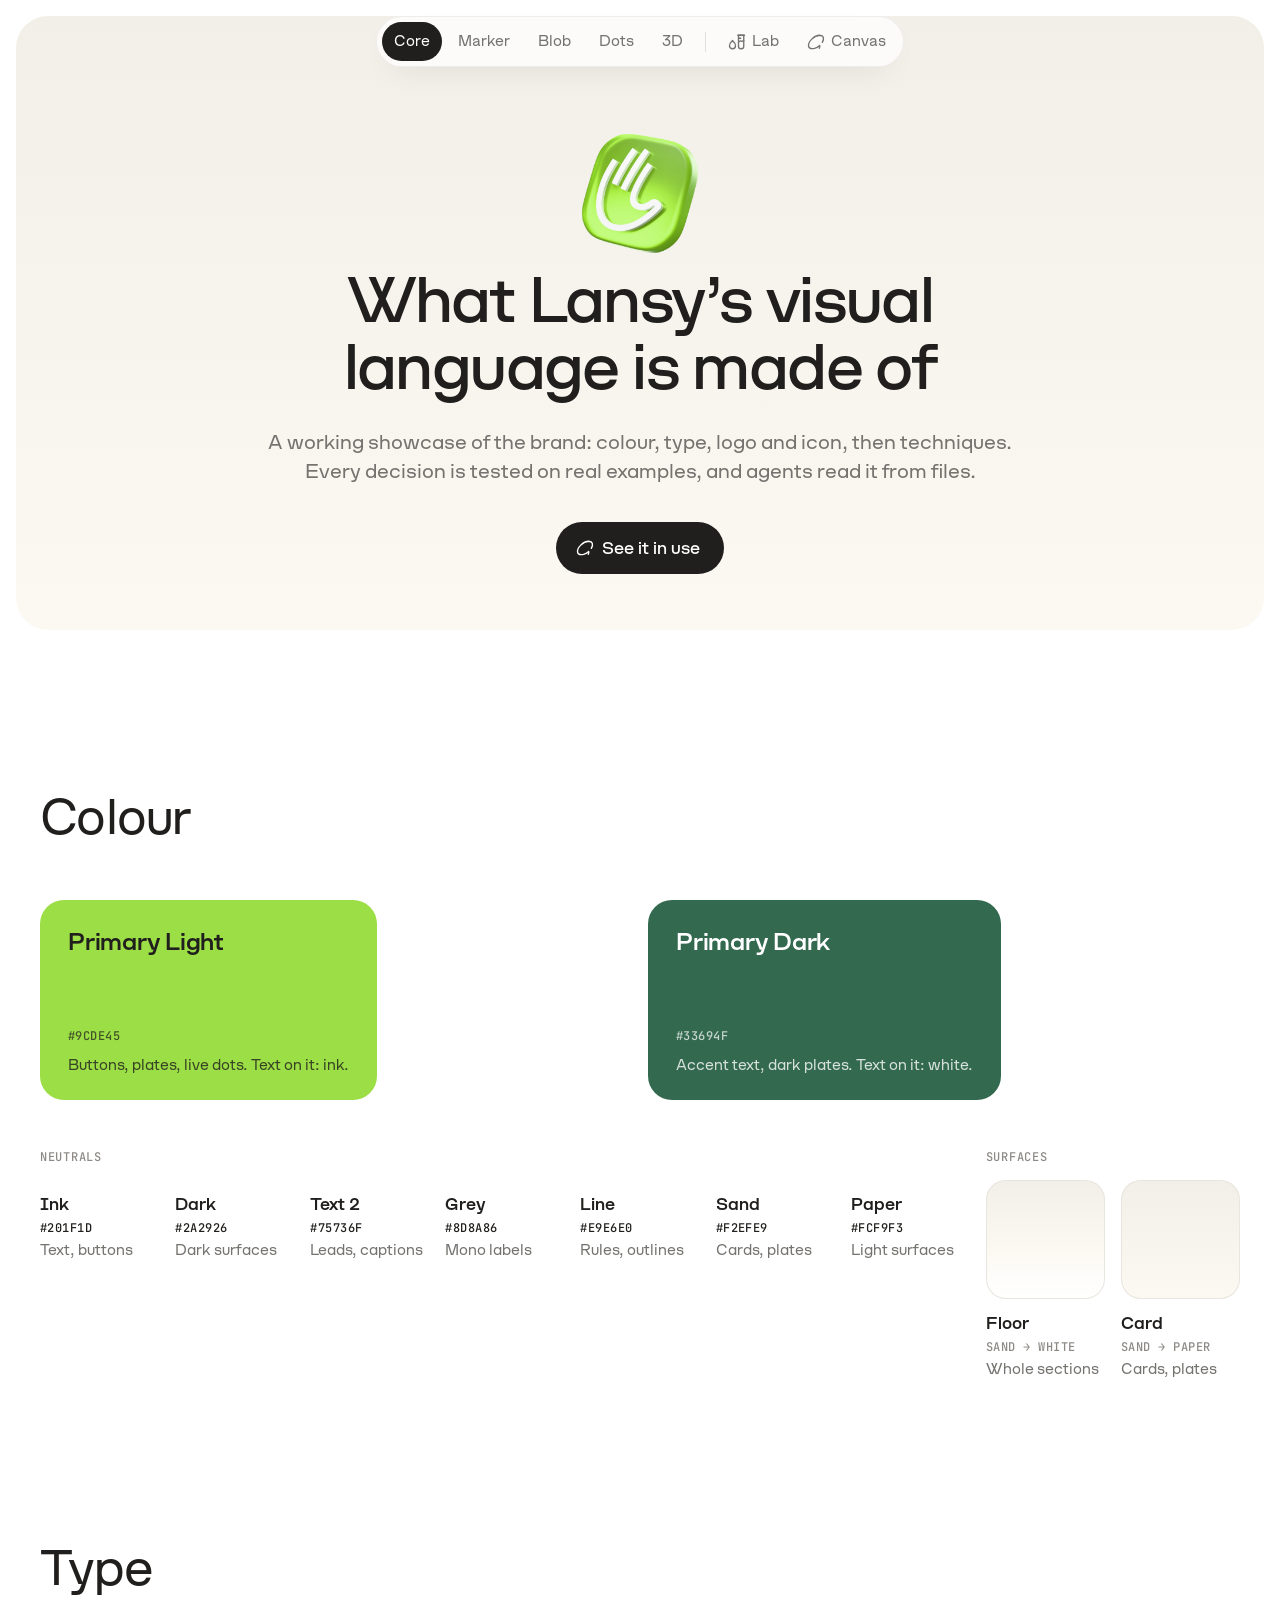
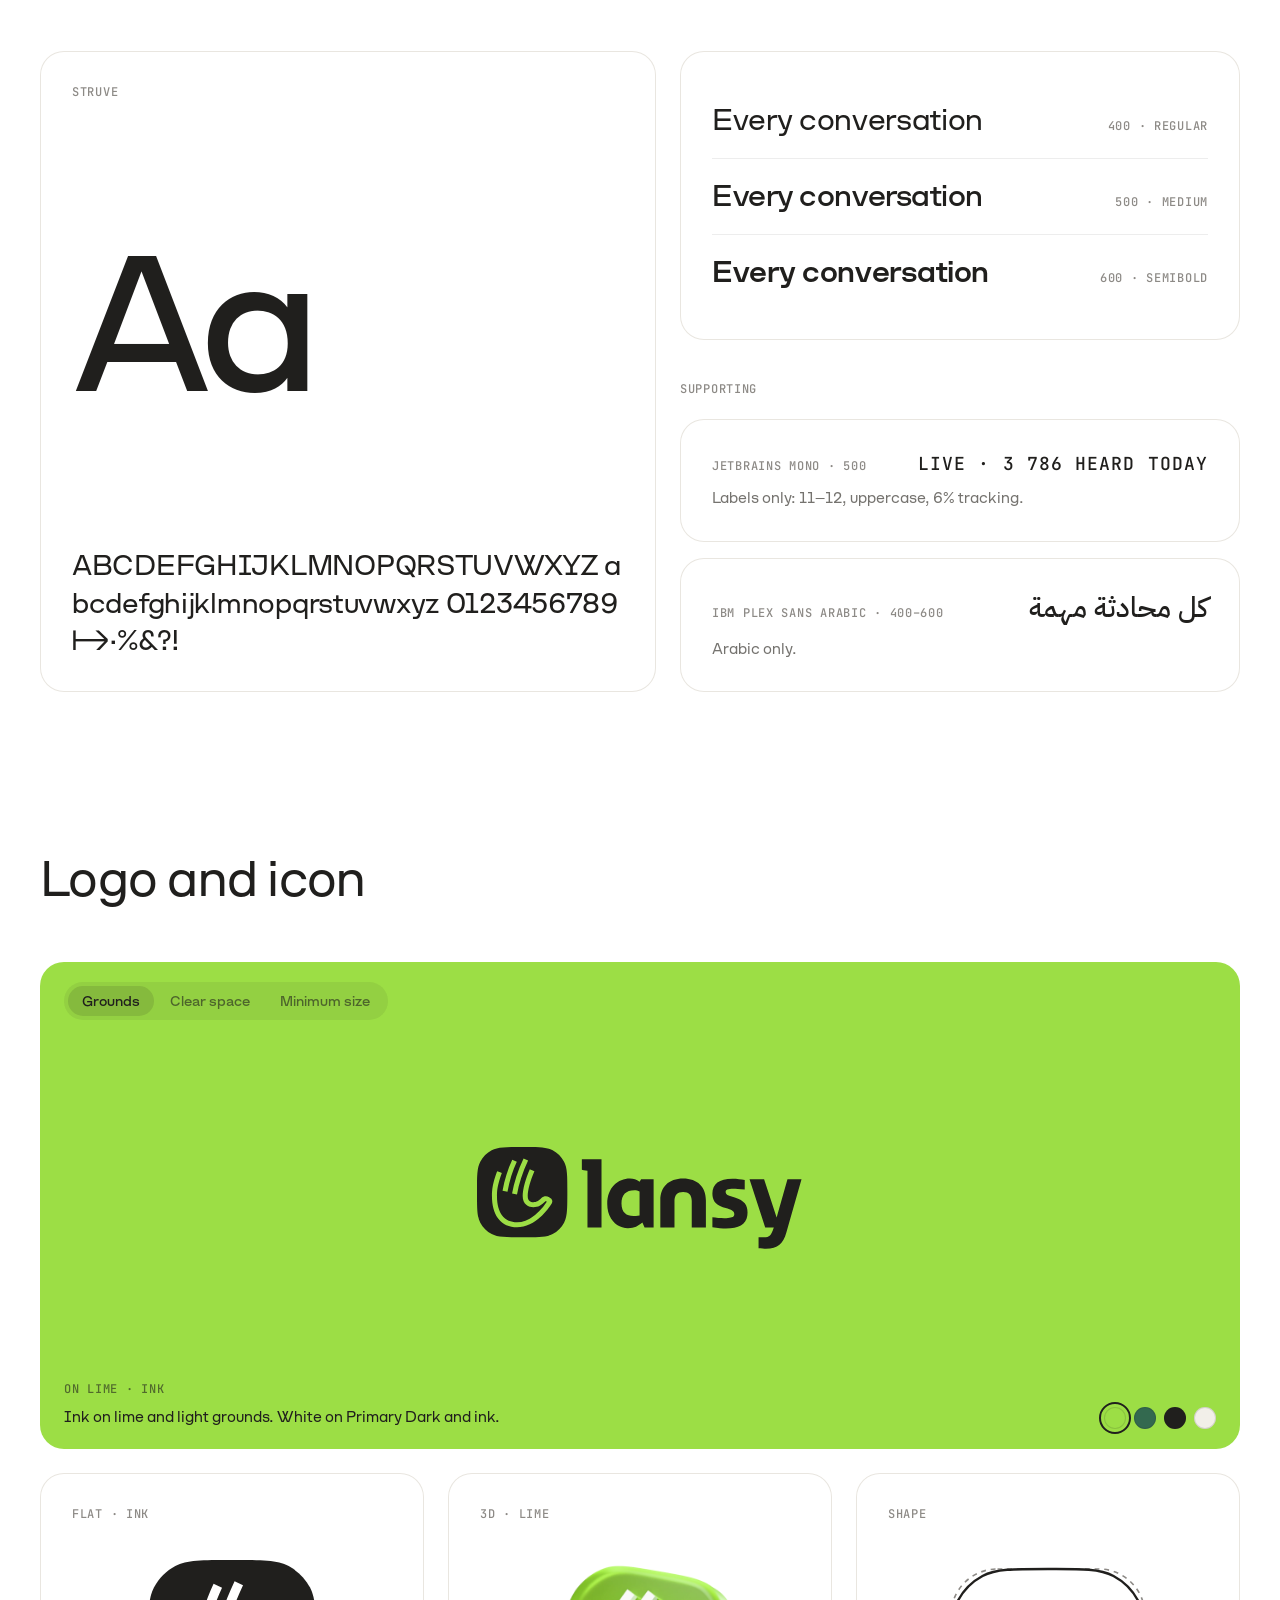
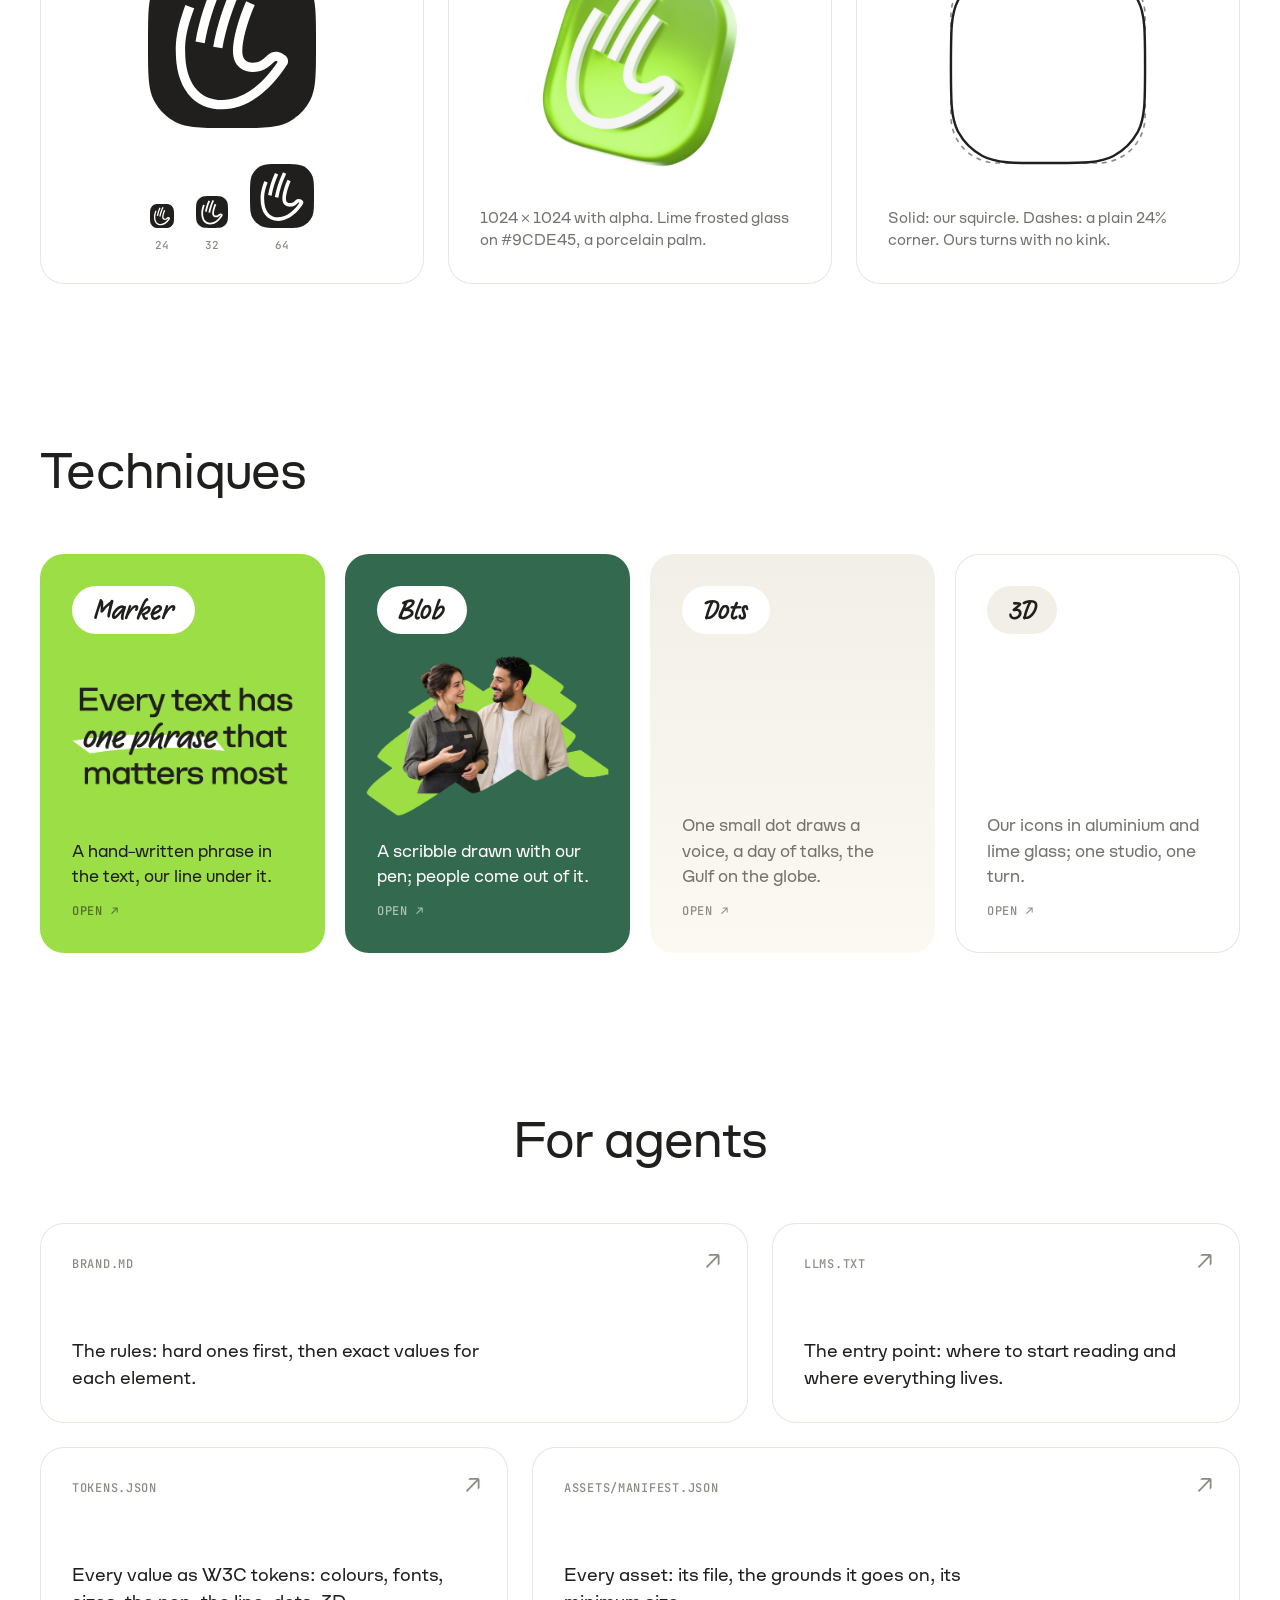
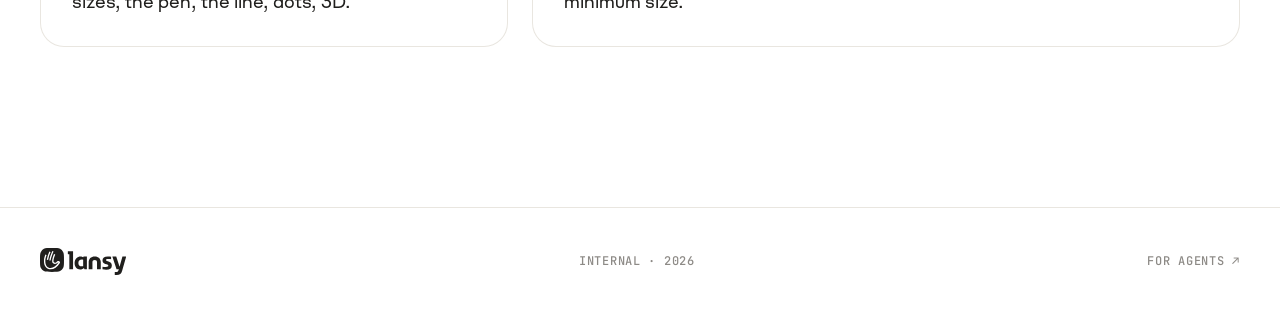
==== commit b00e3df3: "Hero: no shadow under the 3D icon (3D casts no shadow) Co-Authored-By: Claude Opus 5.5 <noreply@anth" ====
--- a/web/index.html
+++ b/web/index.html
@@ -186,7 +186,7 @@
 
 /* the flip: a switch in the bar turns the page over to the canvas (labs/canvas.html) and back — the guide's face turns edge-on,
    then the canvas turns in from the other side, about the screen's centre */
-.hero .hico{display:block;width:128px;height:auto;margin:0 auto 8px;filter:drop-shadow(0 18px 22px rgba(51,105,79,.25))}   /* the updated Lansy icon over the headline */
+.hero .hico{display:block;width:128px;height:auto;margin:0 auto 8px}   /* the updated Lansy icon over the headline */
 .hero a.inuse{display:inline-flex;align-items:center;gap:8px;height:52px;margin-top:36px;padding:0 24px 0 20px;border-radius:999px;background:var(--ink);color:#fff;text-decoration:none;font:500 17px/1 Struve,sans-serif}.hero a.inuse svg{flex:none}.hero a.inuse:hover{background:#000}
 .front{backface-visibility:hidden}
 .back{position:fixed;inset:0;z-index:5;background:#fff;visibility:hidden;backface-visibility:hidden}.back iframe{display:block;width:100%;height:100%;border:0}
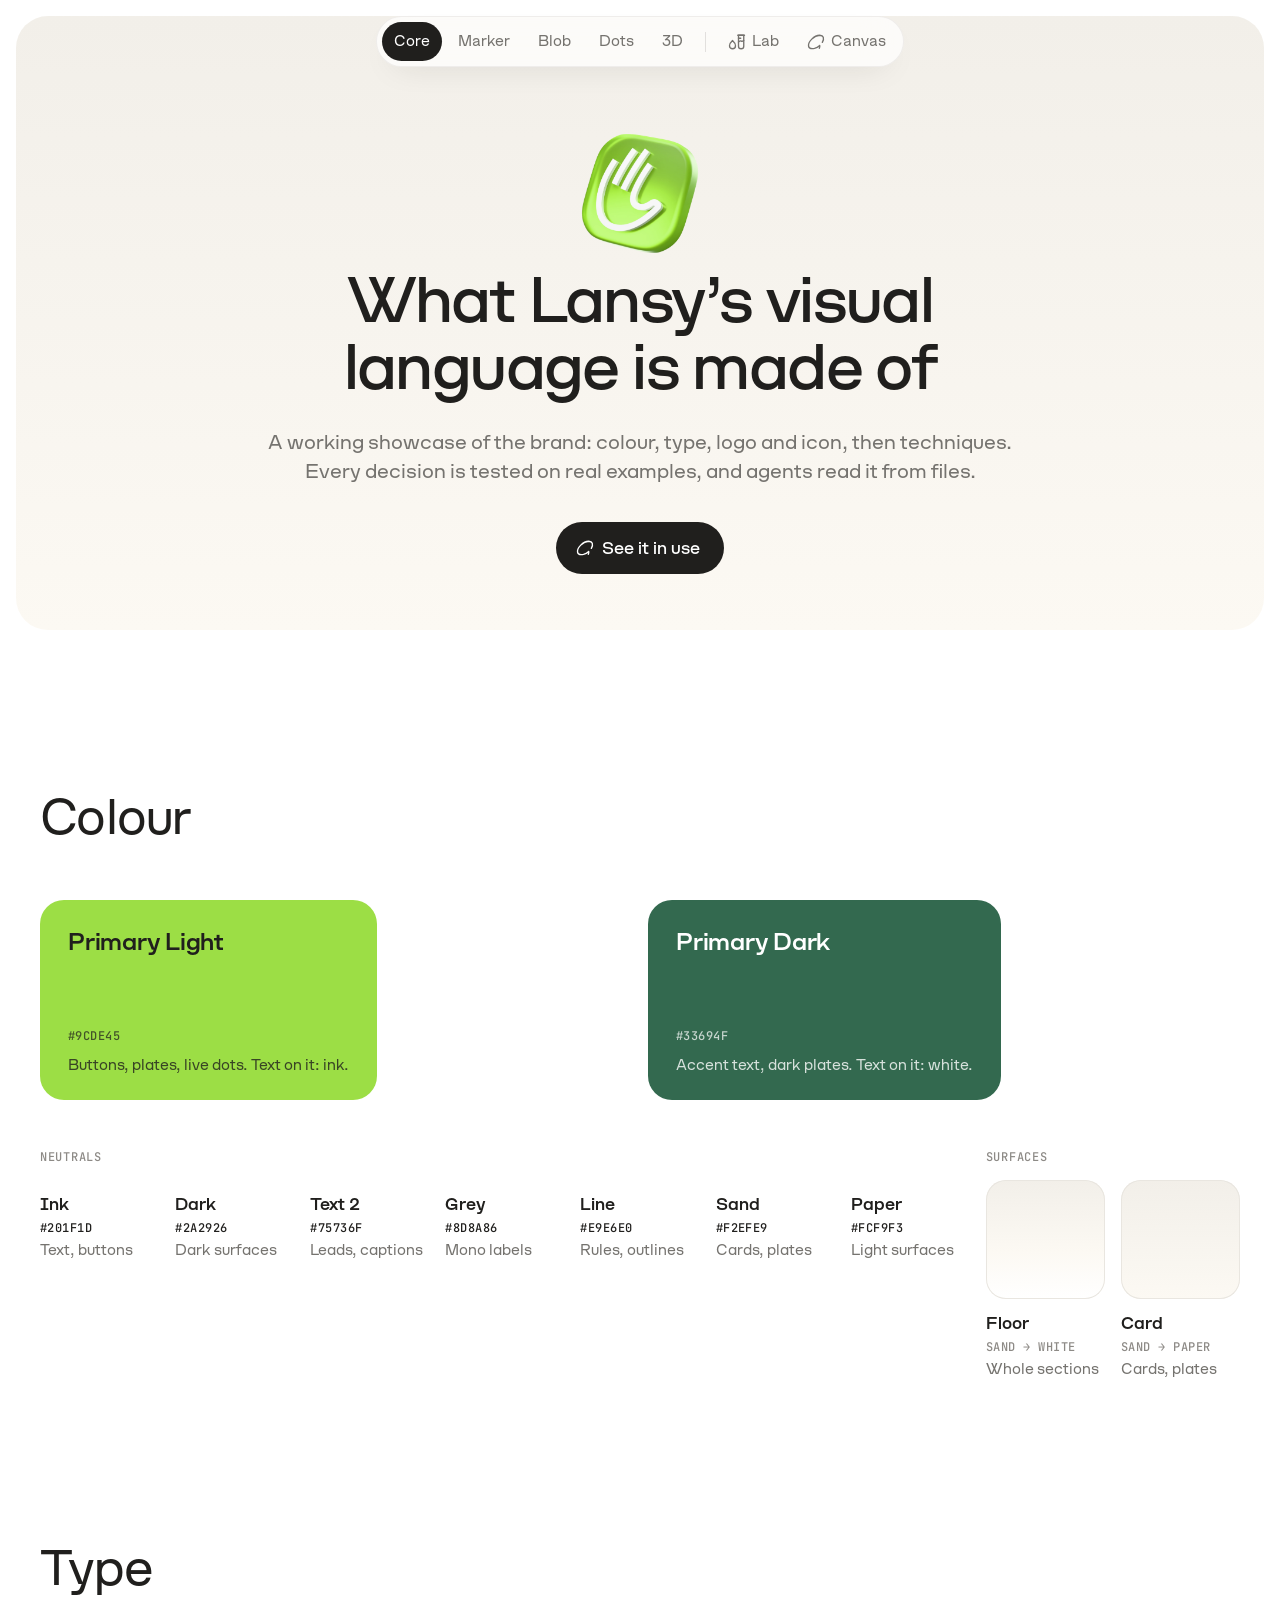
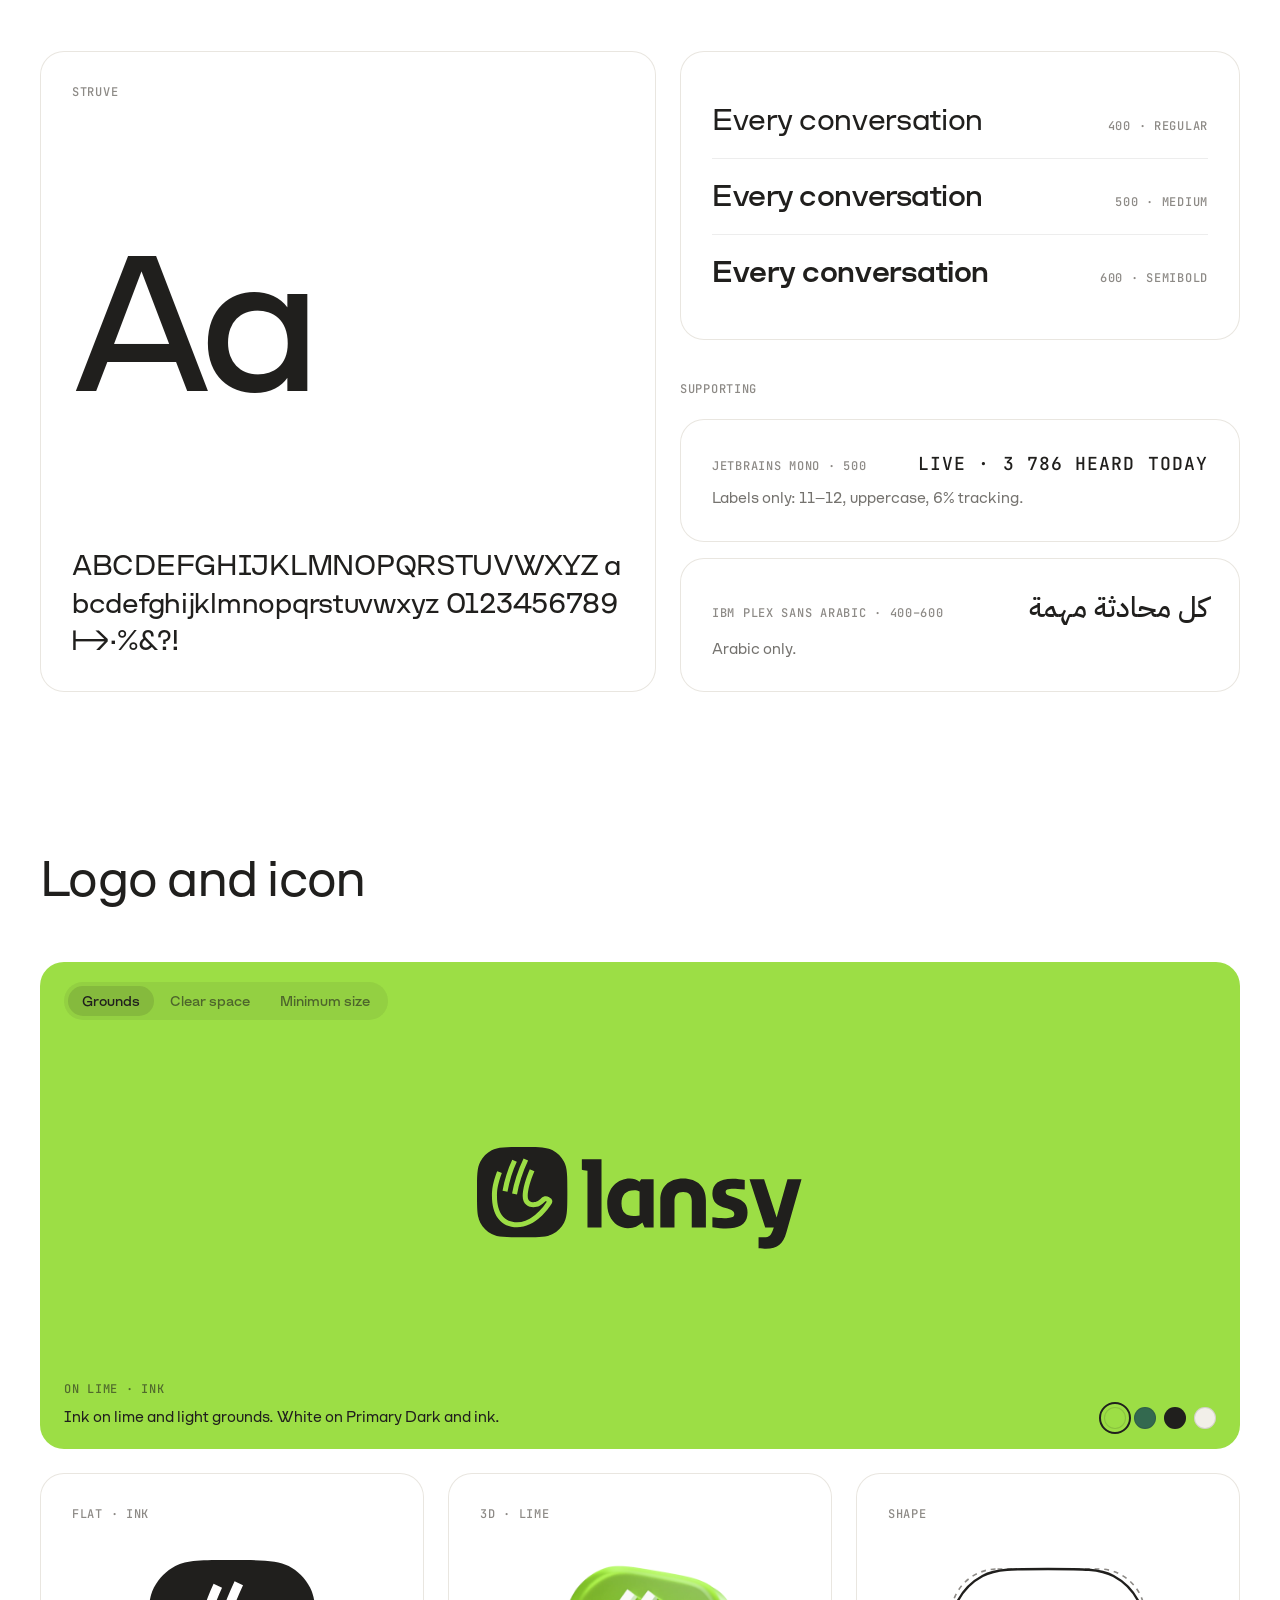
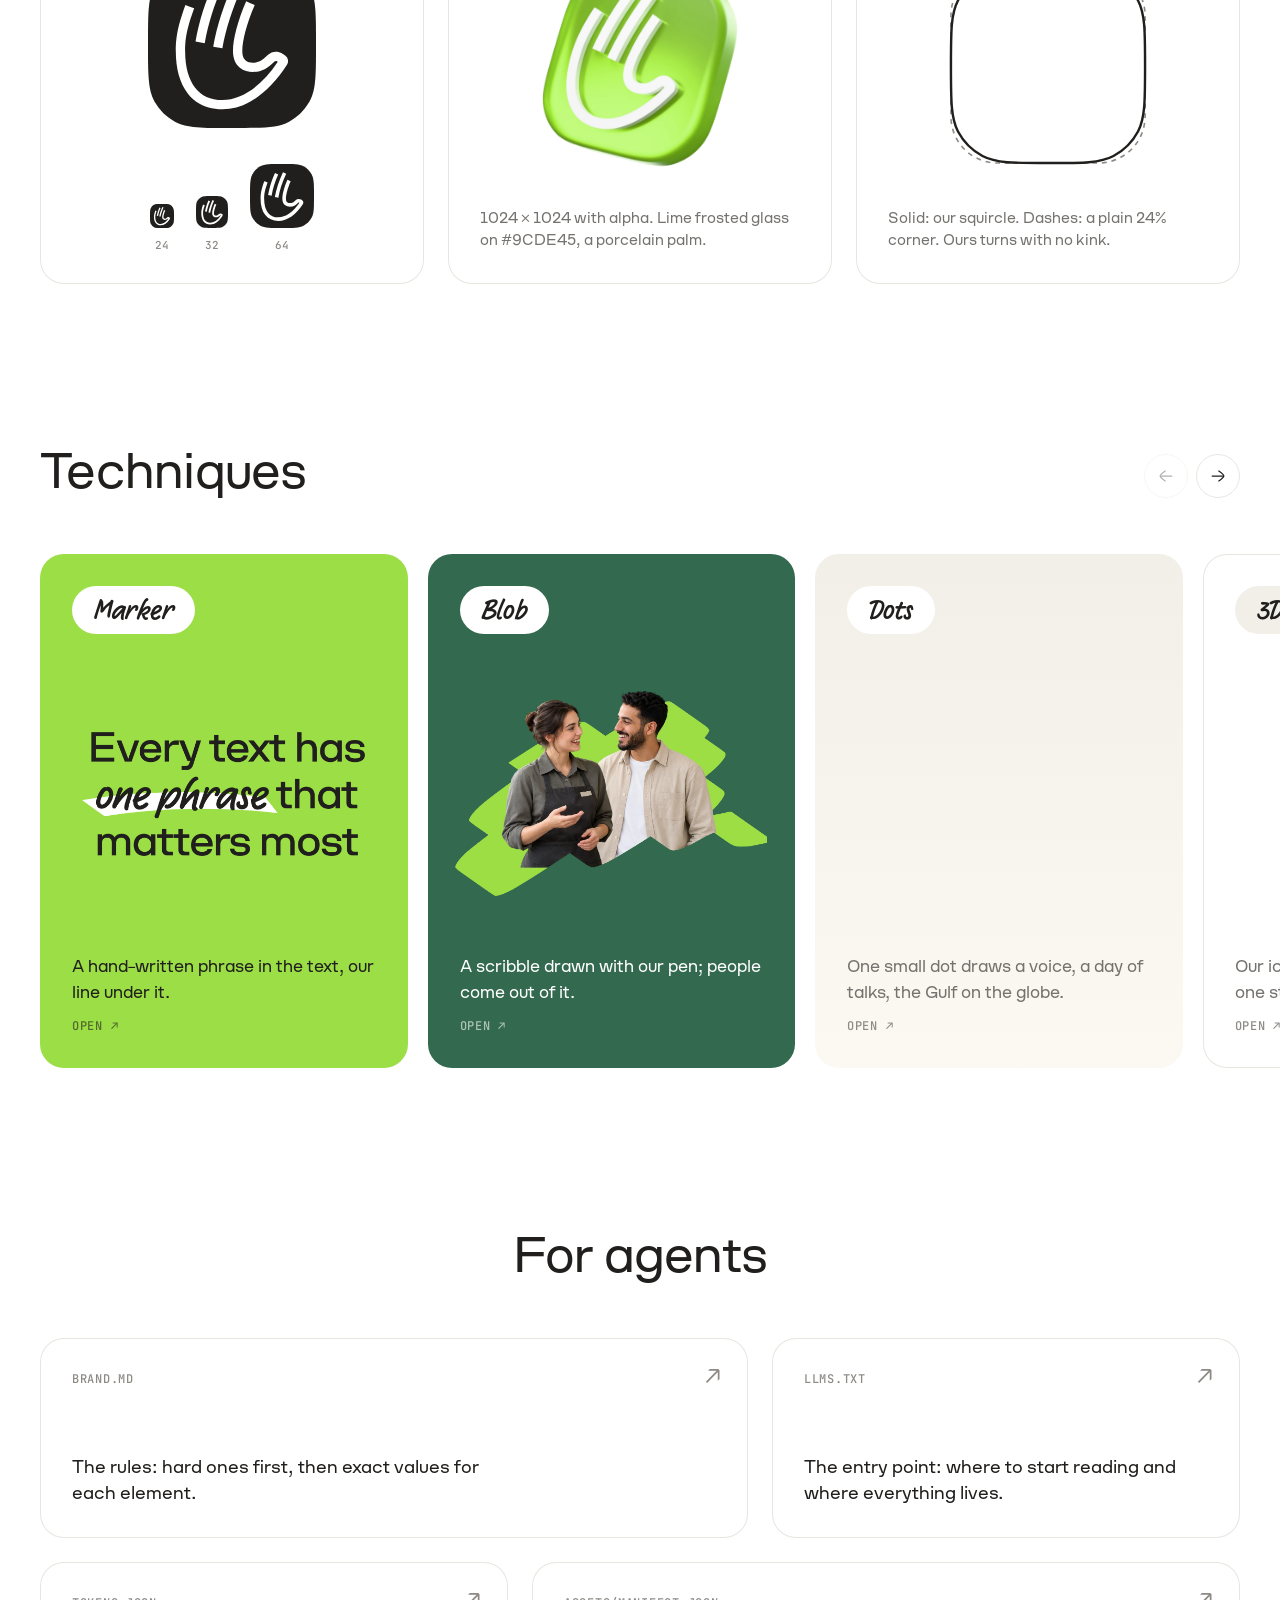
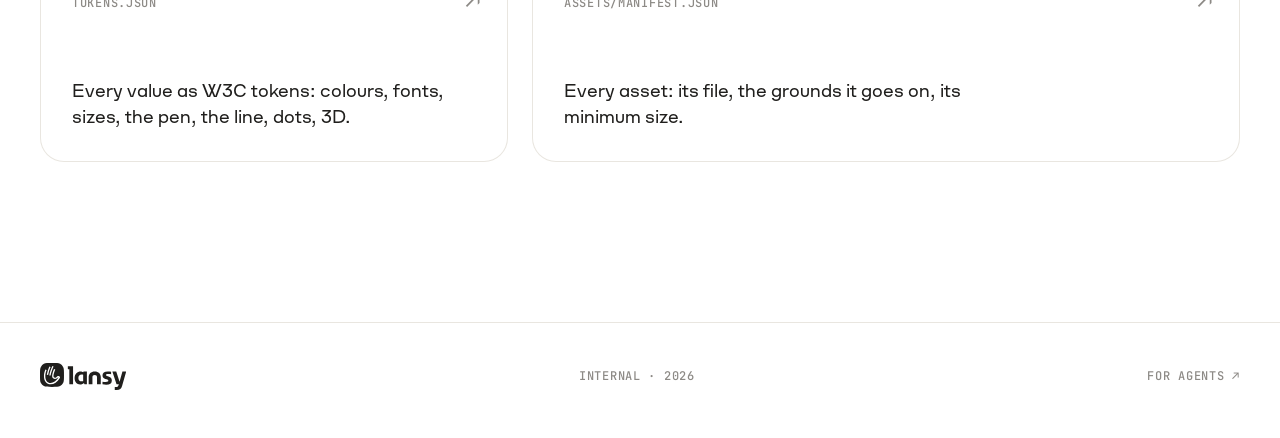
==== commit cf15d8bf: "Techniques back to the carousel with arrows Co-Authored-By: Claude Opus 5.5 <noreply@anthropic.com>" ====
--- a/web/index.html
+++ b/web/index.html
@@ -119,11 +119,14 @@
 .sizes figcaption{font:500 11px "JetBrains Mono",monospace;color:var(--grey)}
 .geo{width:220px;height:220px;display:block}
 
-/* techniques: the landing's industry cards, 5:7 — a row of four on desktop, a swipe and snap on the phone */
+/* techniques: the landing's industries carousel — big 5:7 cards, ~3.2 on screen, arrows by the heading, swipe and snap */
+.hd.with-arrows{display:flex;align-items:flex-end;justify-content:space-between;gap:24px}
+.arrows{display:flex;gap:8px}
+.arrows button{display:grid;place-items:center;width:44px;height:44px;border-radius:50%;border:1px solid var(--line);background:#fff;color:var(--ink);cursor:pointer;transition:opacity .2s,background .2s}
+.arrows button:hover{background:var(--sand)}.arrows button:disabled{opacity:.35;cursor:default;background:#fff}
 .track{--bleed:max(var(--pad),calc((100vw - 1320px) / 2 + var(--pad)));display:flex;gap:20px;overflow-x:auto;overflow-y:hidden;overscroll-behavior-x:contain;scroll-snap-type:x mandatory;scrollbar-width:none;
   margin:-8px calc(-1 * var(--bleed));padding:8px var(--bleed);scroll-padding:0 var(--bleed)}   /* 8px of room so a lifted card is not clipped */
 .track::-webkit-scrollbar{display:none}
-@media (min-width:901px){.track{display:grid;grid-template-columns:repeat(4,minmax(0,1fr));margin:-8px 0;padding:8px 0;overflow:visible}.track .tq{width:auto;min-width:0}}   /* a row of four on desktop; a swipe on the phone */
 .tq{position:relative;flex:none;width:calc((100vw - var(--bleed)) / 3.2 - 20px);min-width:300px;aspect-ratio:5/7;border-radius:24px;background:#fff;box-shadow:inset 0 0 0 1px var(--line);overflow:hidden;scroll-snap-align:start;
   display:flex;flex-direction:column;padding:32px;color:var(--ink);text-decoration:none;transition:transform .35s cubic-bezier(.2,.8,.2,1)}
 .tq:hover{transform:translateY(-4px)}
@@ -179,7 +182,7 @@
   .duo{grid-template-columns:1fr}.pal{grid-template-columns:repeat(3,1fr);gap:12px}.pal .use{display:none}.pal>.lbl.n,.pal>.lbl.s{grid-column:1/-1}.pal>.n{order:1}.pal>.lbl.s{order:2;margin-top:16px}.pal>.s{order:3}
   .hd{margin-bottom:32px}
   .igrid{grid-template-columns:1fr}
-  .tq{padding:24px}.tq .vis{margin:12px -24px}.tq .badge{height:40px;padding:0 18px;font-size:23px}
+  .hd.with-arrows .arrows{display:none}.tq{padding:24px}.tq .vis{margin:12px -24px}.tq .badge{height:40px;padding:0 18px;font-size:23px}
   .brow,.brow.r2{grid-template-columns:1fr;gap:20px}.bento{gap:20px}.bc{min-height:180px}.bc .tx{padding:24px}.bc .go{right:24px;top:24px}  .card{padding:24px}.chip{padding:20px}
   .lplate{--h:48px;min-height:400px}.gsw button{width:28px;height:28px}.lfoot{flex-direction:column;align-items:flex-start}.seg button{padding:8px 10px}
 }
@@ -290,7 +293,7 @@
 
 <!-- techniques -->
 <section class="floor" id="techniques"><div class="wrap">
-  <div class="hd"><h2>Techniques</h2></div>
+  <div class="hd with-arrows"><div><h2>Techniques</h2></div><div class="arrows"><button id="tPrev" aria-label="Previous"><svg width="20" height="20" viewBox="0 0 24 24" fill="none" aria-hidden="true"><path d="M5.5 12.002H19" stroke="currentColor" stroke-width="1.5" stroke-linecap="round" stroke-linejoin="round"/><path d="M10.9999 18.002C10.9999 18.002 4.99998 13.583 4.99997 12.0019C4.99996 10.4208 11 6.00195 11 6.00195" stroke="currentColor" stroke-width="1.5" stroke-linecap="round" stroke-linejoin="round"/></svg></button><button id="tNext" aria-label="Next"><svg width="20" height="20" viewBox="0 0 24 24" fill="none" aria-hidden="true"><path d="M18.5 12L4.99997 12" stroke="currentColor" stroke-width="1.5" stroke-linecap="round" stroke-linejoin="round"/><path d="M13 18C13 18 19 13.5811 19 12C19 10.4188 13 6 13 6" stroke="currentColor" stroke-width="1.5" stroke-linecap="round" stroke-linejoin="round"/></svg></button></div></div>
   <div class="track" id="ttrack">
     <a class="tq lime" href="marker.html"><span class="badge">Marker</span>
       <div class="vis"><div class="v-ly v-mk" role="img" aria-label="Every text has one phrase that matters most, the phrase in the marker over our line"><img class="ly-line" src="assets/examples/marker-card-line.webp?v=2" alt=""><img src="assets/examples/marker-card-text.webp?v=2" alt=""></div></div>
@@ -357,6 +360,12 @@
   b.addEventListener('click',()=>{navigator.clipboard?.writeText(h).then(()=>toast(`${h} copied`),()=>toast(h));});
 });
 let tt; const toast=t=>{const e=document.getElementById('toast'); e.textContent=t; e.classList.add('on'); clearTimeout(tt); tt=setTimeout(()=>e.classList.remove('on'),1400);};
+
+// techniques: the arrows step one card; disabled at the ends
+(()=>{const tr=document.getElementById('ttrack'), P=document.getElementById('tPrev'), N=document.getElementById('tNext'), step=()=>tr.querySelector('.tq').offsetWidth+20;
+  const st=()=>{P.disabled=tr.scrollLeft<4; N.disabled=tr.scrollLeft>tr.scrollWidth-tr.clientWidth-4;};
+  P.onclick=()=>tr.scrollBy({left:-step(),behavior:'smooth'}); N.onclick=()=>tr.scrollBy({left:step(),behavior:'smooth'});
+  tr.addEventListener('scroll',st,{passive:true}); addEventListener('resize',st); st();})();
 
 // the dots card: the landing's voice line (privacy bento), one 2.4px dot about 7px apart, laid on an arc as if it ran around the planet
 // seen from slightly above: columns at equal angles crowd toward the ends, and the ends drop and fade with depth
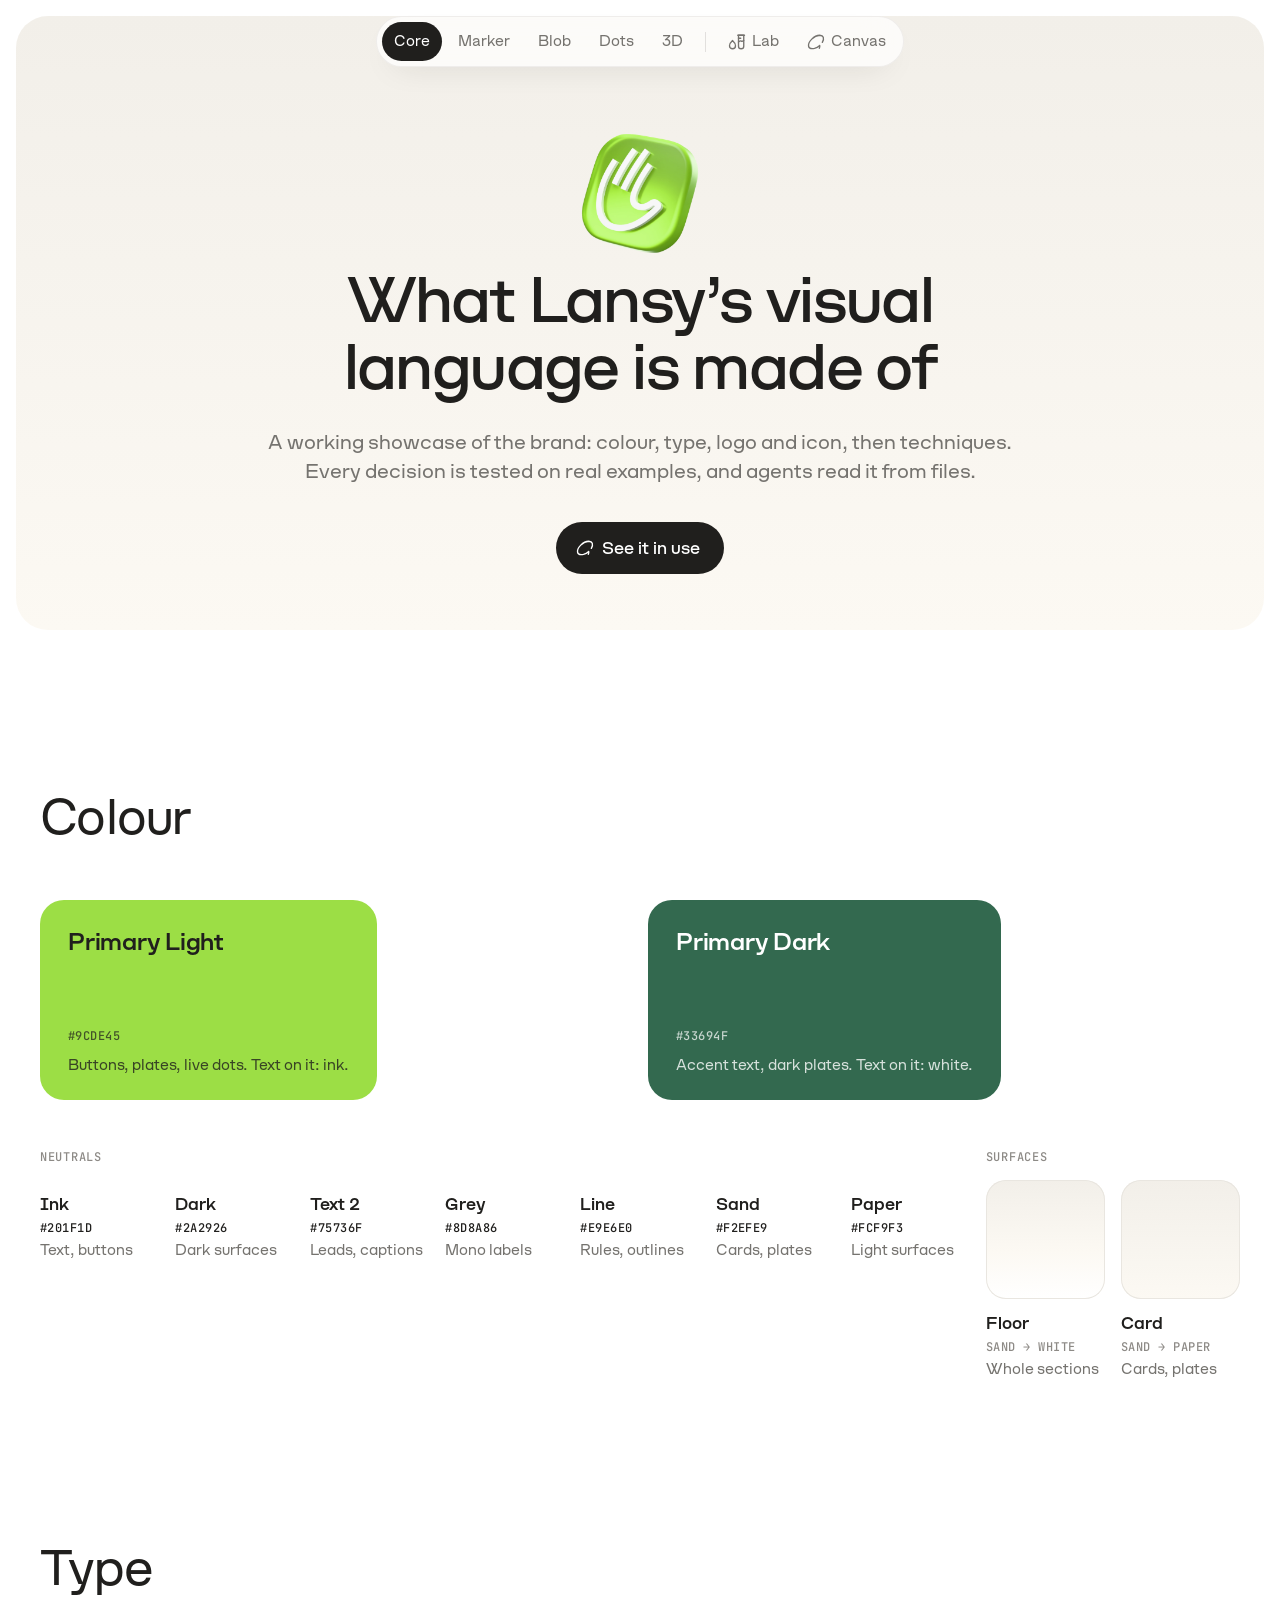
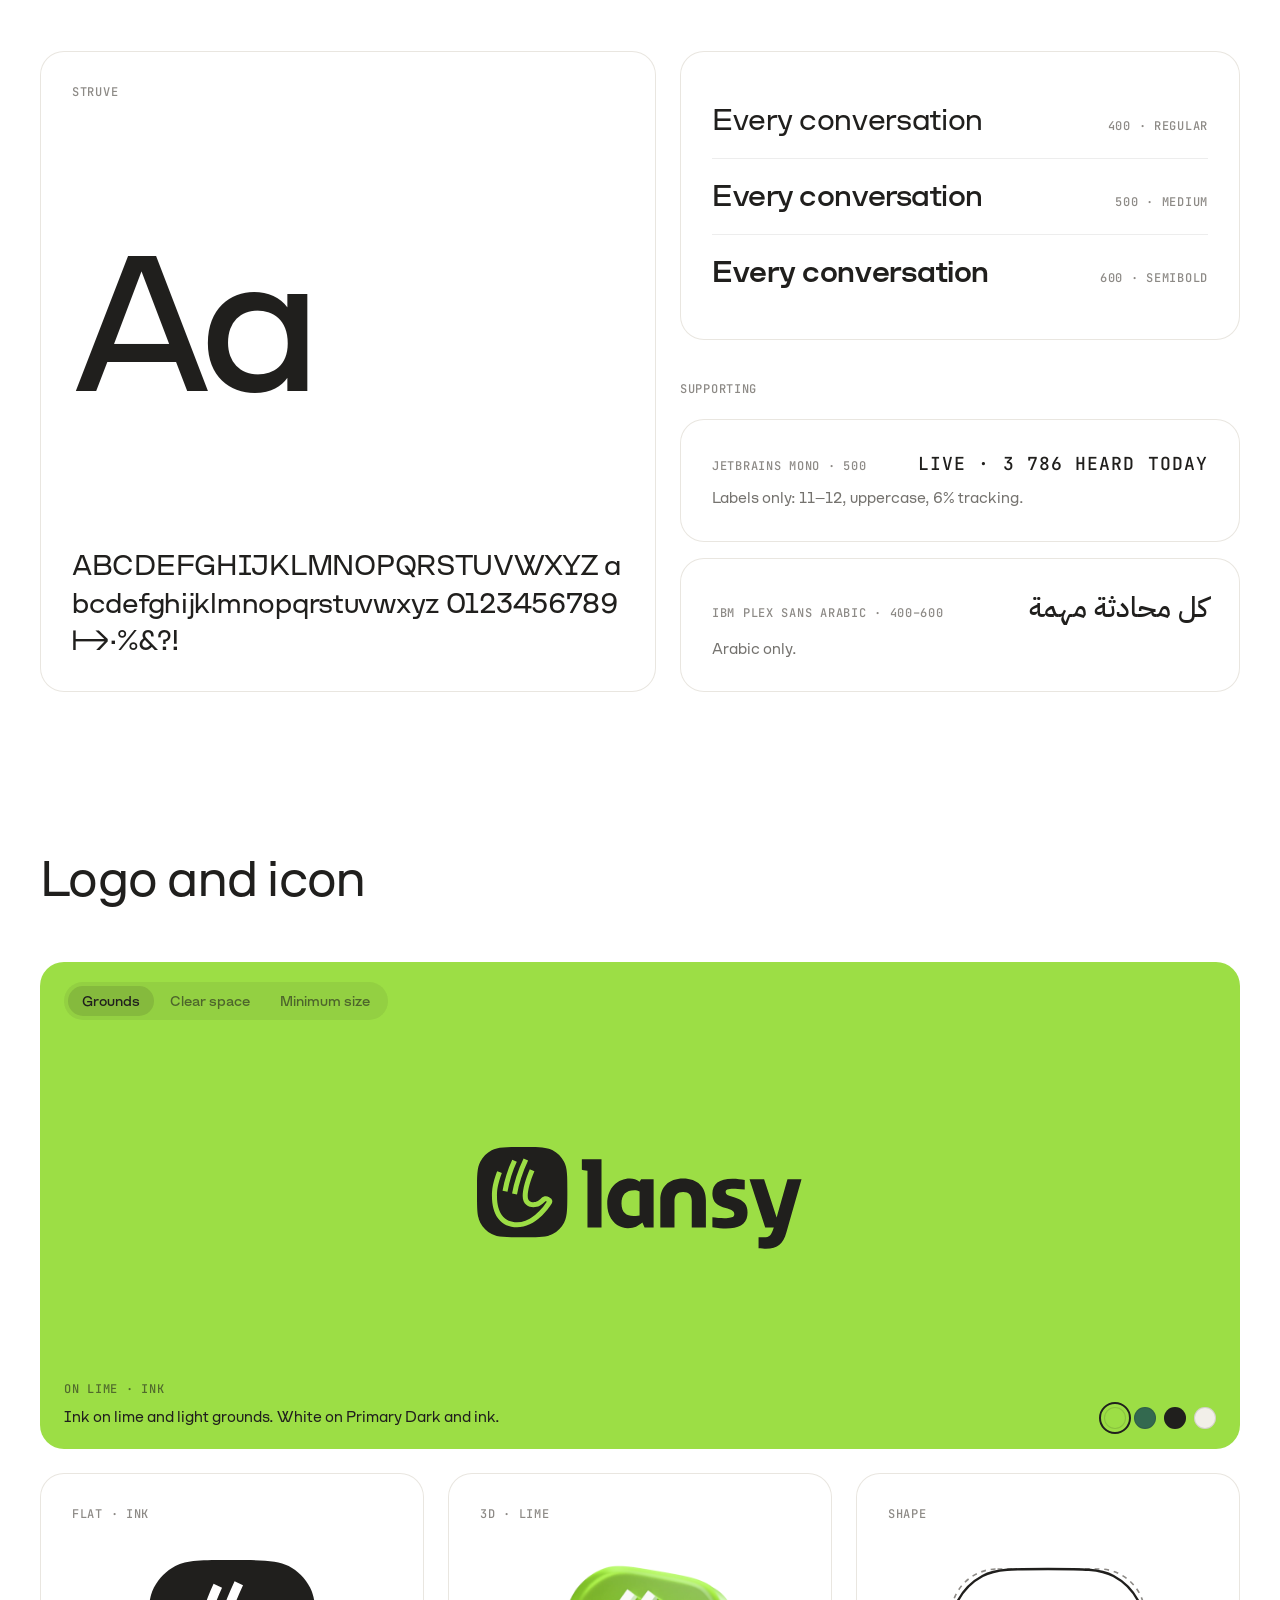
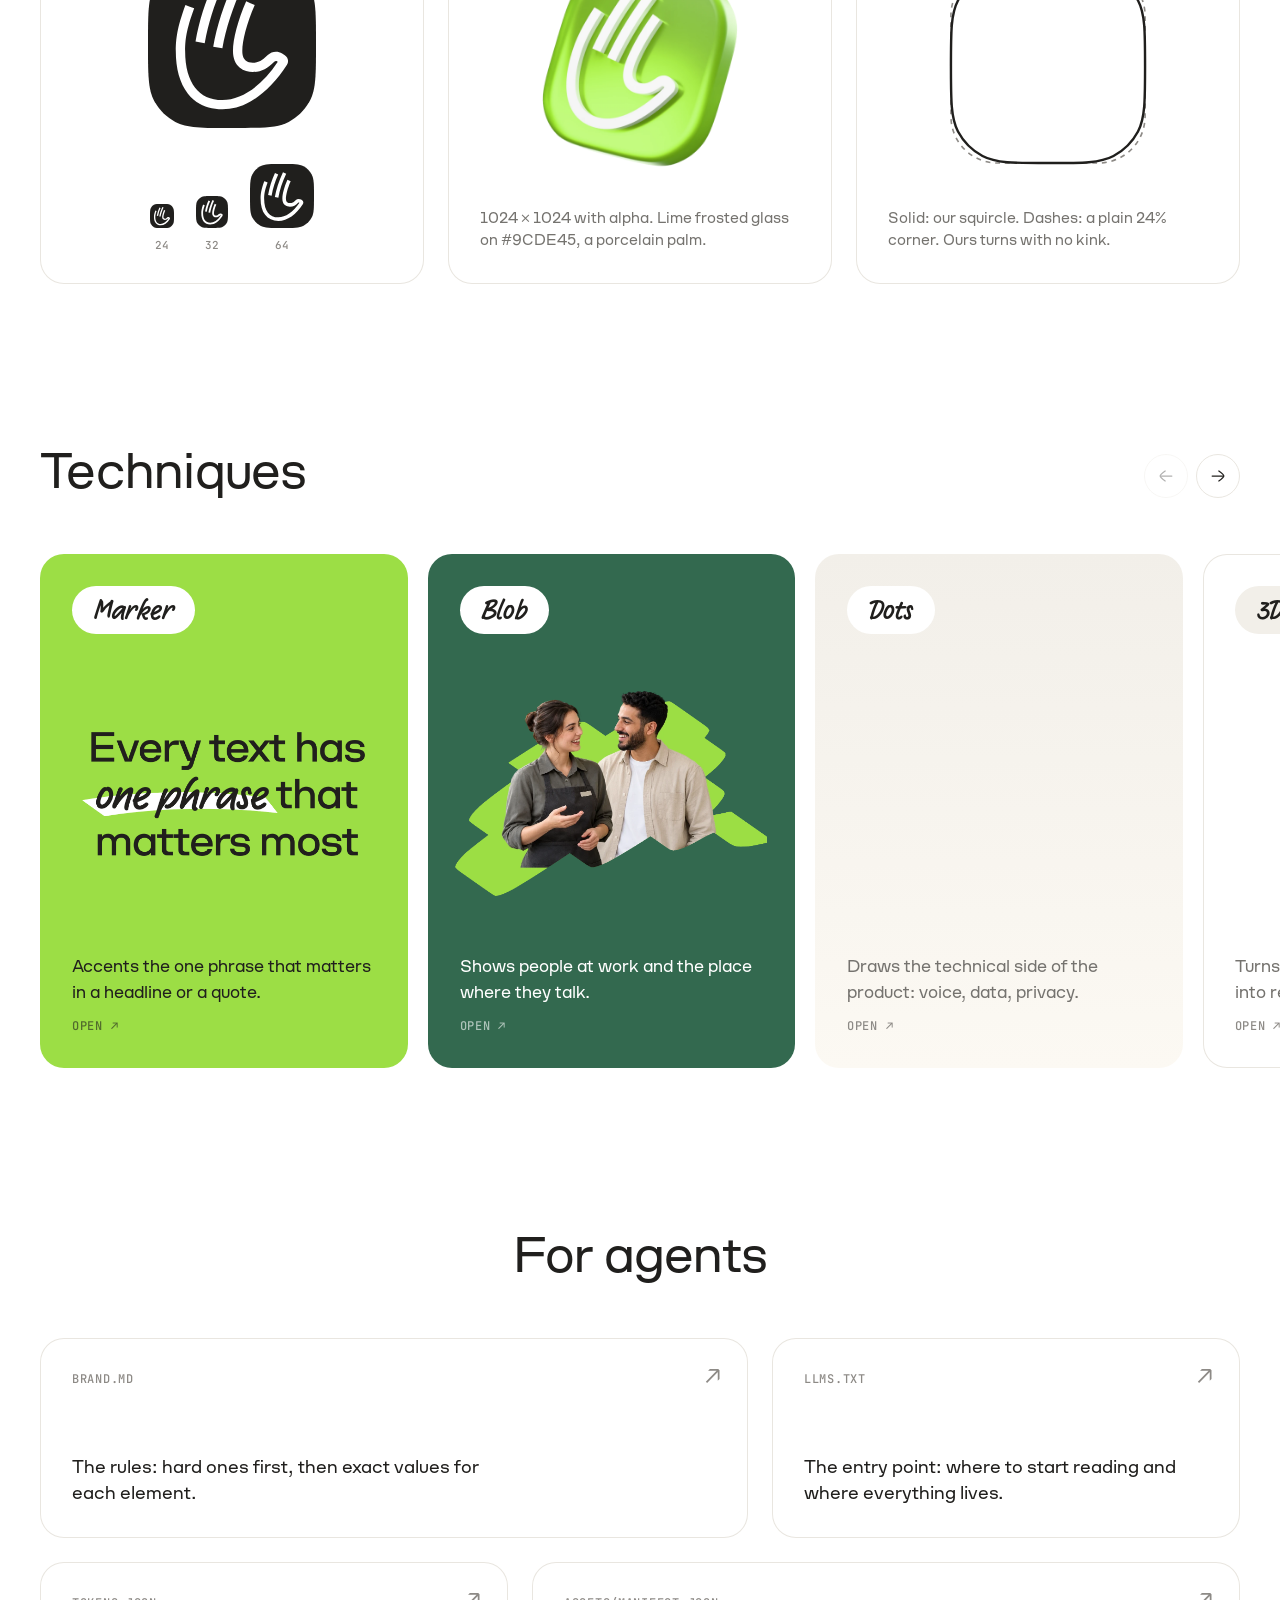
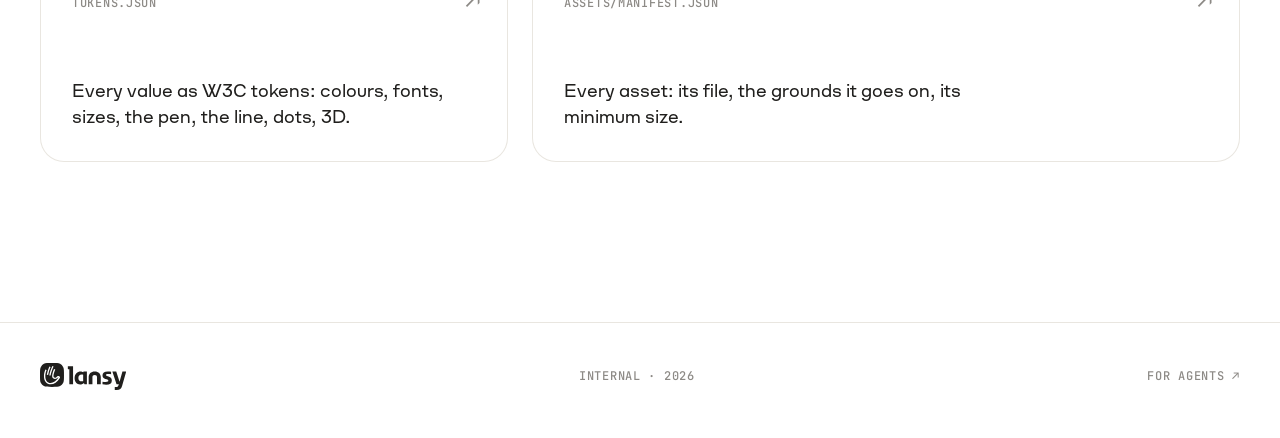
==== commit d7a8f7f0: "Technique cards: say what each technique is for Co-Authored-By: Claude Opus 5.5 <noreply@anthropic.c" ====
--- a/web/index.html
+++ b/web/index.html
@@ -297,16 +297,16 @@
   <div class="track" id="ttrack">
     <a class="tq lime" href="marker.html"><span class="badge">Marker</span>
       <div class="vis"><div class="v-ly v-mk" role="img" aria-label="Every text has one phrase that matters most, the phrase in the marker over our line"><img class="ly-line" src="assets/examples/marker-card-line.webp?v=2" alt=""><img src="assets/examples/marker-card-text.webp?v=2" alt=""></div></div>
-      <p>A hand-written phrase in the text, our line under it.</p><span class="lbl soon">Open ↗</span></a>
+      <p>Accents the one phrase that matters in a headline or a quote.</p><span class="lbl soon">Open ↗</span></a>
     <a class="tq dark" href="blob.html"><span class="badge">Blob</span>
       <div class="vis"><img class="v-pv v-bl" src="assets/examples/blob-card.webp?v=4" alt="Two people coming out of a blob drawn by our pen"></div>
-      <p>A scribble drawn with our pen; people come out of it.</p><span class="lbl soon">Open ↗</span></a>
+      <p>Shows people at work and the place where they talk.</p><span class="lbl soon">Open ↗</span></a>
     <a class="tq surf" href="dots.html"><span class="badge">Dots</span>
       <div class="vis"><canvas class="v-dt" id="dots" aria-label="A voice line in dots, on an arc"></canvas></div>
-      <p>One small dot draws a voice, a day of talks, the Gulf on the globe.</p><span class="lbl soon">Open ↗</span></a>
+      <p>Draws the technical side of the product: voice, data, privacy.</p><span class="lbl soon">Open ↗</span></a>
     <a class="tq" href="3d.html"><span class="badge">3D</span>
       <div class="vis"><video class="v-3d spin" autoplay muted loop playsinline preload="auto" poster="https://pub-f554743e343b4157afc5fa154f4ba787.r2.dev/brand/v1/icon-spin-poster.webp" aria-label="The coffee icon in brushed aluminium, turning"></video></div>
-      <p>Our icons in aluminium and lime glass; one studio, one turn.</p><span class="lbl soon">Open ↗</span></a>
+      <p>Turns our icon and the industry icons into real objects.</p><span class="lbl soon">Open ↗</span></a>
   </div>
 </div></section>
 
